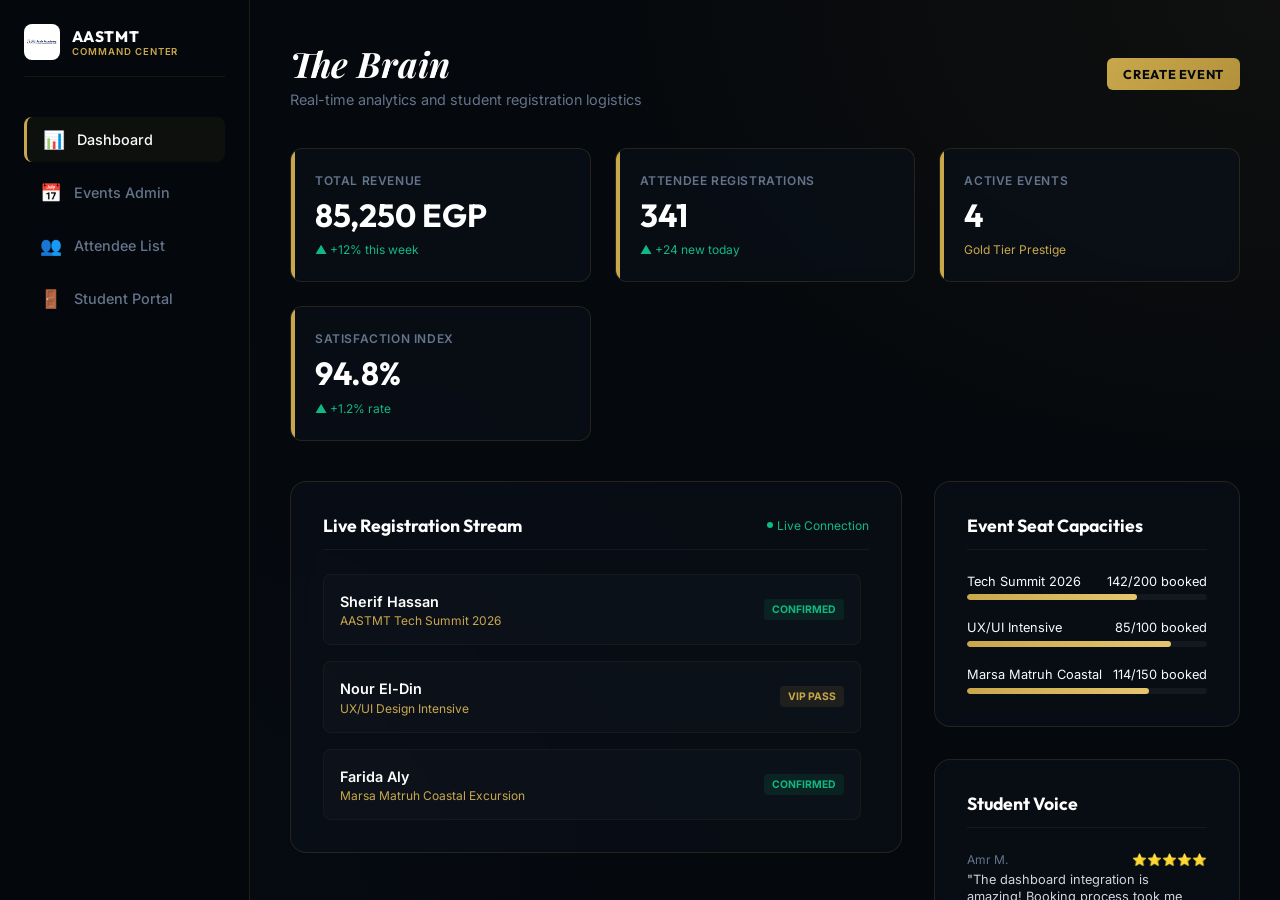
==== admin.html @ 978415c0 "Initial commit: High-Fidelity AASTMT Portal Static Demo" ====
<!DOCTYPE html>
<html lang="en">
<head>
    <meta charset="UTF-8">
    <meta name="viewport" content="width=device-width, initial-scale=1.0">
    <title>AASTMT Command Center - Admin Demo</title>
    <!-- Google Fonts -->
    <link href="https://fonts.googleapis.com/css2?family=Inter:wght@300;400;500;600;700&family=Outfit:wght@400;600;700;800&family=Playfair+Display:ital,wght@0,600;0,700;1,400&display=swap" rel="stylesheet">
    <style>
        :root {
            --bg-deep: #05080c;
            --bg-card: rgba(10, 17, 28, 0.6);
            --border-glass: rgba(201, 168, 76, 0.15);
            --gold: #C9A84C;
            --gold-hover: #e5c56e;
            --text-light: #f8fafc;
            --text-muted: #64748b;
            --font-ui: 'Inter', sans-serif;
            --font-accent: 'Outfit', sans-serif;
            --font-serif: 'Playfair Display', serif;
        }

        * {
            box-sizing: border-box;
            margin: 0;
            padding: 0;
        }

        body {
            font-family: var(--font-ui);
            background-color: var(--bg-deep);
            background-image: 
                radial-gradient(at 100% 0%, rgba(201, 168, 76, 0.05) 0px, transparent 40%),
                radial-gradient(at 0% 100%, rgba(10, 25, 47, 0.2) 0px, transparent 50%);
            color: var(--text-light);
            min-height: 100vh;
            display: flex;
        }

        /* Sidebar Navigation */
        .sidebar {
            width: 250px;
            background: rgba(5, 8, 12, 0.95);
            backdrop-filter: blur(10px);
            border-right: 1px solid var(--border-glass);
            display: flex;
            flex-direction: column;
            padding: 1.5rem;
            position: sticky;
            top: 0;
            height: 100vh;
        }

        .brand {
            display: flex;
            align-items: center;
            gap: 0.75rem;
            margin-bottom: 2.5rem;
            padding-bottom: 1rem;
            border-bottom: 1px solid rgba(201, 168, 76, 0.1);
        }

        .logo-box {
            width: 36px;
            height: 36px;
            background: #ffffff;
            border-radius: 8px;
            display: flex;
            align-items: center;
            justify-content: center;
            padding: 3px;
        }

        .logo-box img {
            width: 100%;
            height: 100%;
            object-fit: contain;
        }

        .brand-text h1 {
            font-family: var(--font-accent);
            font-size: 0.95rem;
            font-weight: 800;
            letter-spacing: 0.05em;
            color: #fff;
        }

        .brand-text p {
            font-size: 0.6rem;
            color: var(--gold);
            text-transform: uppercase;
            letter-spacing: 0.1em;
            font-weight: 600;
        }

        .menu-list {
            list-style: none;
            display: flex;
            flex-direction: column;
            gap: 0.5rem;
        }

        .menu-item {
            display: flex;
            align-items: center;
            gap: 0.75rem;
            color: var(--text-muted);
            padding: 0.75rem 1rem;
            border-radius: 8px;
            cursor: pointer;
            font-size: 0.9rem;
            font-weight: 500;
            transition: all 0.3s ease;
        }

        .menu-item:hover, .menu-item.active {
            color: var(--text-light);
            background: rgba(201, 168, 76, 0.05);
            border-left: 3px solid var(--gold);
        }

        .menu-icon {
            font-size: 1.1rem;
        }

        /* Main Content Panel */
        .main-panel {
            flex: 1;
            padding: 2.5rem;
            overflow-y: auto;
            max-height: 100vh;
        }

        .dashboard-header {
            display: flex;
            justify-content: space-between;
            align-items: center;
            margin-bottom: 2.5rem;
        }

        .dashboard-title h2 {
            font-family: var(--font-serif);
            font-size: 2.2rem;
            font-weight: 700;
            font-style: italic;
            color: #fff;
        }

        .dashboard-title p {
            color: var(--text-muted);
            font-size: 0.9rem;
            margin-top: 0.25rem;
        }

        /* Stat Cards Grid */
        .stat-grid {
            display: grid;
            grid-template-columns: repeat(auto-fit, minmax(220px, 1fr));
            gap: 1.5rem;
            margin-bottom: 2.5rem;
        }

        .stat-card {
            background: var(--bg-card);
            border: 1px solid var(--border-glass);
            border-radius: 12px;
            padding: 1.5rem;
            position: relative;
            backdrop-filter: blur(8px);
            overflow: hidden;
            display: flex;
            flex-direction: column;
        }

        .stat-card::before {
            content: '';
            position: absolute;
            top: 0; left: 0; width: 4px; height: 100%;
            background: var(--gold);
        }

        .stat-label {
            font-size: 0.75rem;
            font-weight: 600;
            color: var(--text-muted);
            text-transform: uppercase;
            letter-spacing: 0.05em;
            margin-bottom: 0.5rem;
        }

        .stat-value {
            font-family: var(--font-accent);
            font-size: 2rem;
            font-weight: 700;
            color: #fff;
            line-height: 1.2;
        }

        .stat-trend {
            font-size: 0.75rem;
            color: #10b981;
            margin-top: 0.5rem;
            display: flex;
            align-items: center;
            gap: 0.25rem;
        }

        /* Content Sections Grid */
        .section-grid {
            display: grid;
            grid-template-columns: 2fr 1fr;
            gap: 2rem;
            align-items: start;
        }

        /* Common Dashboard Box */
        .dash-box {
            background: var(--bg-card);
            border: 1px solid var(--border-glass);
            border-radius: 16px;
            padding: 2rem;
            backdrop-filter: blur(10px);
            margin-bottom: 2rem;
        }

        .box-header {
            display: flex;
            justify-content: space-between;
            align-items: center;
            margin-bottom: 1.5rem;
            border-bottom: 1px solid rgba(255,255,255,0.05);
            padding-bottom: 0.75rem;
        }

        .box-title {
            font-family: var(--font-accent);
            font-size: 1.1rem;
            font-weight: 700;
            color: #fff;
        }

        /* Dynamic Registration Feed */
        .feed-container {
            display: flex;
            flex-direction: column;
            gap: 1rem;
            max-height: 380px;
            overflow-y: auto;
            padding-right: 0.5rem;
        }

        .feed-item {
            background: rgba(255,255,255,0.02);
            border: 1px solid rgba(201,168,76,0.05);
            border-radius: 8px;
            padding: 1rem;
            display: flex;
            justify-content: space-between;
            align-items: center;
            animation: slideIn 0.4s ease forwards;
        }

        @keyframes slideIn {
            from { opacity: 0; transform: translateY(-10px); }
            to { opacity: 1; transform: translateY(0); }
        }

        .feed-info {
            text-align: left;
        }

        .feed-name {
            font-weight: 600;
            font-size: 0.9rem;
            color: #fff;
        }

        .feed-event {
            font-size: 0.75rem;
            color: var(--gold);
            margin-top: 0.15rem;
        }

        .feed-badge {
            font-size: 0.65rem;
            font-weight: 700;
            padding: 0.25rem 0.5rem;
            border-radius: 4px;
            text-transform: uppercase;
        }

        .badge-confirmed { background: rgba(16,185,129,0.1); color: #10b981; }
        .badge-vip { background: rgba(201,168,76,0.1); color: var(--gold); }

        /* Progress List (Capacity Tracking) */
        .capacity-list {
            display: flex;
            flex-direction: column;
            gap: 1.25rem;
        }

        .capacity-item {
            text-align: left;
        }

        .capacity-meta {
            display: flex;
            justify-content: space-between;
            font-size: 0.8rem;
            margin-bottom: 0.35rem;
        }

        .progress-bar-wrap {
            width: 100%;
            height: 6px;
            background: rgba(255,255,255,0.05);
            border-radius: 10px;
            overflow: hidden;
        }

        .progress-bar-fill {
            height: 100%;
            background: linear-gradient(90deg, var(--gold) 0%, #e5c56e 100%);
            border-radius: 10px;
            transition: width 0.8s cubic-bezier(0.4, 0, 0.2, 1);
        }

        /* Feedback Feed */
        .feedback-item {
            border-bottom: 1px solid rgba(255,255,255,0.03);
            padding-bottom: 1rem;
            margin-bottom: 1rem;
            text-align: left;
        }

        .feedback-item:last-child {
            border-bottom: none;
            padding-bottom: 0;
            margin-bottom: 0;
        }

        .feedback-meta {
            display: flex;
            justify-content: space-between;
            font-size: 0.75rem;
            color: var(--text-muted);
            margin-bottom: 0.25rem;
        }

        .feedback-text {
            font-size: 0.8rem;
            color: #d1d5db;
            line-height: 1.4;
        }

        .btn {
            background: linear-gradient(135deg, var(--gold) 0%, #b2913b 100%);
            border: none;
            color: var(--bg-deep);
            font-family: var(--font-accent);
            font-size: 0.8rem;
            font-weight: 700;
            text-transform: uppercase;
            letter-spacing: 0.05em;
            padding: 0.5rem 1rem;
            border-radius: 6px;
            cursor: pointer;
            transition: all 0.3s ease;
        }

        .btn:hover {
            background: linear-gradient(135deg, var(--gold-hover) 0%, var(--gold) 100%);
            transform: translateY(-1px);
        }

        /* Modal styling */
        .modal {
            display: none;
            position: fixed;
            top: 0; left: 0; width: 100%; height: 100%;
            background: rgba(6, 11, 19, 0.85);
            backdrop-filter: blur(8px);
            z-index: 1000;
            align-items: center;
            justify-content: center;
        }

        .modal.active { display: flex; }

        .modal-content {
            background: #0a111c;
            border: 1px solid var(--border-glass);
            border-radius: 16px;
            padding: 2rem;
            width: 100%;
            max-width: 500px;
            box-shadow: 0 20px 40px rgba(0,0,0,0.6);
        }

        .input-group {
            margin-bottom: 1.25rem;
            text-align: left;
        }

        .input-label {
            font-size: 0.75rem;
            font-weight: 600;
            color: var(--gold);
            text-transform: uppercase;
            margin-bottom: 0.35rem;
            display: block;
        }

        .input-field {
            width: 100%;
            background: rgba(6, 11, 19, 0.6);
            border: 1px solid var(--border-glass);
            border-radius: 6px;
            padding: 0.6rem 0.85rem;
            color: #ffffff;
            font-family: var(--font-ui);
            font-size: 0.9rem;
            outline: none;
        }
    </style>
</head>
<body>

    <!-- Sidebar -->
    <div class="sidebar">
        <div class="brand">
            <div class="logo-box">
                <img src="assets/images/logo.png" alt="AASTMT" onerror="this.src='https://i.imgur.com/kS9lS1f.png'">
            </div>
            <div class="brand-text">
                <h1>AASTMT</h1>
                <p>Command Center</p>
            </div>
        </div>
        <ul class="menu-list">
            <li class="menu-item active">
                <span class="menu-icon">📊</span>
                <span>Dashboard</span>
            </li>
            <li class="menu-item">
                <span class="menu-icon">📅</span>
                <span>Events Admin</span>
            </li>
            <li class="menu-item">
                <span class="menu-icon">👥</span>
                <span>Attendee List</span>
            </li>
            <li class="menu-item" onclick="window.location.href='index.html'">
                <span class="menu-icon">🚪</span>
                <span>Student Portal</span>
            </li>
        </ul>
    </div>

    <!-- Main Panel -->
    <div class="main-panel">
        
        <div class="dashboard-header">
            <div class="dashboard-title">
                <h2>The Brain</h2>
                <p>Real-time analytics and student registration logistics</p>
            </div>
            <button class="btn" onclick="openCreateModal()">Create Event</button>
        </div>

        <!-- Stat Grid -->
        <div class="stat-grid">
            <div class="stat-card">
                <span class="stat-label">Total Revenue</span>
                <span class="stat-value" id="revenueVal">85,250 EGP</span>
                <span class="stat-trend">▲ +12% this week</span>
            </div>
            <div class="stat-card">
                <span class="stat-label">Attendee Registrations</span>
                <span class="stat-value" id="registrationsVal">341</span>
                <span class="stat-trend">▲ +24 new today</span>
            </div>
            <div class="stat-card">
                <span class="stat-label">Active Events</span>
                <span class="stat-value" id="activeEventsVal">4</span>
                <span class="stat-trend" style="color: var(--gold);">Gold Tier Prestige</span>
            </div>
            <div class="stat-card">
                <span class="stat-label">Satisfaction Index</span>
                <span class="stat-value">94.8%</span>
                <span class="stat-trend">▲ +1.2% rate</span>
            </div>
        </div>

        <!-- Section Grid -->
        <div class="section-grid">
            
            <!-- Left Side: Live Activity Stream -->
            <div class="dash-box">
                <div class="box-header">
                    <span class="box-title">Live Registration Stream</span>
                    <span style="font-size: 0.75rem; color: #10b981; display:flex; align-items:center; gap:0.25rem;">
                        <span style="width:6px; height:6px; background:#10b981; border-radius:50%; display:inline-block; animation: pulse 1.5s infinite;"></span>
                        Live Connection
                    </span>
                </div>
                
                <!-- Registration Logs Ticker container -->
                <div class="feed-container" id="feedContainer">
                    <!-- Log Item 1 -->
                    <div class="feed-item">
                        <div class="feed-info">
                            <span class="feed-name">Sherif Hassan</span>
                            <div class="feed-event">AASTMT Tech Summit 2026</div>
                        </div>
                        <span class="feed-badge badge-confirmed">Confirmed</span>
                    </div>
                    <!-- Log Item 2 -->
                    <div class="feed-item">
                        <div class="feed-info">
                            <span class="feed-name">Nour El-Din</span>
                            <div class="feed-event">UX/UI Design Intensive</div>
                        </div>
                        <span class="feed-badge badge-vip">VIP Pass</span>
                    </div>
                    <!-- Log Item 3 -->
                    <div class="feed-item">
                        <div class="feed-info">
                            <span class="feed-name">Farida Aly</span>
                            <div class="feed-event">Marsa Matruh Coastal Excursion</div>
                        </div>
                        <span class="feed-badge badge-confirmed">Confirmed</span>
                    </div>
                </div>
            </div>

            <!-- Right Side: Logistic Metrics -->
            <div>
                <!-- Capacity tracker box -->
                <div class="dash-box">
                    <div class="box-header">
                        <span class="box-title">Event Seat Capacities</span>
                    </div>
                    <div class="capacity-list" id="capacityList">
                        <div class="capacity-item" data-event="Tech Summit">
                            <div class="capacity-meta">
                                <span>Tech Summit 2026</span>
                                <span>142/200 booked</span>
                            </div>
                            <div class="progress-bar-wrap">
                                <div class="progress-bar-fill" style="width: 71%;"></div>
                            </div>
                        </div>
                        <div class="capacity-item" data-event="UX Workshop">
                            <div class="capacity-meta">
                                <span>UX/UI Intensive</span>
                                <span>85/100 booked</span>
                            </div>
                            <div class="progress-bar-wrap">
                                <div class="progress-bar-fill" style="width: 85%;"></div>
                            </div>
                        </div>
                        <div class="capacity-item" data-event="Matruh Excursion">
                            <div class="capacity-meta">
                                <span>Marsa Matruh Coastal</span>
                                <span>114/150 booked</span>
                            </div>
                            <div class="progress-bar-wrap">
                                <div class="progress-bar-fill" style="width: 76%;"></div>
                            </div>
                        </div>
                    </div>
                </div>

                <!-- Feedback Ticker -->
                <div class="dash-box">
                    <div class="box-header">
                        <span class="box-title">Student Voice</span>
                    </div>
                    <div id="feedbackContainer">
                        <div class="feedback-item">
                            <div class="feedback-meta">
                                <span>Amr M.</span>
                                <span>⭐⭐⭐⭐⭐</span>
                            </div>
                            <p class="feedback-text">"The dashboard integration is amazing! Booking process took me less than 2 minutes."</p>
                        </div>
                        <div class="feedback-item">
                            <div class="feedback-meta">
                                <span>Lina A.</span>
                                <span>⭐⭐⭐⭐⭐</span>
                            </div>
                            <p class="feedback-text">"Avatar editor is so cool, worked perfectly with my custom image zoom settings!"</p>
                        </div>
                    </div>
                </div>

            </div>

        </div>

    </div>

    <!-- Event Creator Modal -->
    <div class="modal" id="createModal">
        <div class="modal-content">
            <h3 style="margin-bottom: 1.5rem; color:#fff; font-family:var(--font-accent);">Create New Event</h3>
            
            <div class="input-group">
                <label class="input-label">Event Title</label>
                <input type="text" class="input-field" id="eventTitle" placeholder="AASTMT Startup Pitch 2026">
            </div>
            
            <div class="input-group">
                <label class="input-label">Category</label>
                <select class="input-field" id="eventCategory">
                    <option value="summit">Summit</option>
                    <option value="workshop">Workshop</option>
                    <option value="excursion">Excursion</option>
                </select>
            </div>

            <div style="display:flex; gap:1rem;">
                <div class="input-group" style="flex:1;">
                    <label class="input-label">Base Ticket Price (EGP)</label>
                    <input type="number" class="input-field" id="eventPrice" placeholder="200">
                </div>
                <div class="input-group" style="flex:1;">
                    <label class="input-label">Capacity Limit</label>
                    <input type="number" class="input-field" id="eventCapacity" placeholder="100">
                </div>
            </div>

            <div style="display:flex; gap:1rem; justify-content:flex-end; margin-top:1.5rem;">
                <button class="btn" style="background:rgba(255,255,255,0.05); color:#fff; border:1px solid var(--border-glass);" onclick="closeCreateModal()">Cancel</button>
                <button class="btn" onclick="saveEventMock()">Create Event</button>
            </div>
        </div>
    </div>

    <!-- Core Interactive Simulated Engine -->
    <script>
        // Core Metric Variables
        let totalRevenue = 85250;
        let totalRegistrations = 341;
        let activeEventsCount = 4;

        // Open/Close Modal functions
        function openCreateModal() {
            document.getElementById('createModal').classList.add('active');
        }

        function closeCreateModal() {
            document.getElementById('createModal').classList.remove('active');
        }

        // Event Modal Save Handler
        function saveEventMock() {
            const title = document.getElementById('eventTitle').value;
            const price = parseInt(document.getElementById('eventPrice').value) || 200;
            const capacity = parseInt(document.getElementById('eventCapacity').value) || 100;
            
            if (!title) {
                alert('Please enter an event title.');
                return;
            }

            // Increment metrics
            activeEventsCount++;
            document.getElementById('activeEventsVal').innerText = activeEventsCount;

            // Dynamically append new Event to capacity tracker list
            const capList = document.getElementById('capacityList');
            const item = document.createElement('div');
            item.className = 'capacity-item';
            item.innerHTML = `
                <div class="capacity-meta">
                    <span>${title}</span>
                    <span>0/${capacity} booked</span>
                </div>
                <div class="progress-bar-wrap">
                    <div class="progress-bar-fill" style="width: 0%;"></div>
                </div>
            `;
            capList.appendChild(item);

            closeCreateModal();
            alert(`"${title}" has been successfully added to the active event ledger!`);
        }

        // Live Simulated Ticker Logs Stream (Interval updates)
        const mockFirstNames = ["Kareem", "Yasmine", "Omar", "Hoda", "Tarek", "Sara", "Mahmoud", "Dina", "Mustafa", "May"];
        const mockLastNames = ["Shaker", "Ezzat", "Rashed", "Salama", "Mansour", "Gomaa", "Hassan", "El-Demerdash"];
        const mockEvents = ["AASTMT Tech Summit 2026", "UX/UI Design Intensive", "Marsa Matruh Coastal Excursion"];

        setInterval(() => {
            const firstName = mockFirstNames[Math.floor(Math.random() * mockFirstNames.length)];
            const lastName = mockLastNames[Math.floor(Math.random() * mockLastNames.length)];
            const event = mockEvents[Math.floor(Math.random() * mockEvents.length)];
            
            const isVip = Math.random() > 0.7;
            const ticketPrice = event.includes("Matruh") ? 450 : (event.includes("Summit") ? 250 : 150);
            const finalPrice = isVip ? ticketPrice + 200 : ticketPrice;

            // 1. Update Metrics
            totalRegistrations++;
            totalRevenue += finalPrice;

            document.getElementById('registrationsVal').innerText = totalRegistrations;
            document.getElementById('revenueVal').innerText = totalRevenue.toLocaleString() + ' EGP';

            // 2. Append new feed card
            const feed = document.getElementById('feedContainer');
            const logCard = document.createElement('div');
            logCard.className = 'feed-item';
            logCard.innerHTML = `
                <div class="feed-info">
                    <span class="feed-name">${firstName} ${lastName}</span>
                    <div class="feed-event">${event}</div>
                </div>
                <span class="feed-badge ${isVip ? 'badge-vip' : 'badge-confirmed'}">${isVip ? 'VIP Pass' : 'Confirmed'}</span>
            `;
            
            // Insert at top of list
            feed.insertBefore(logCard, feed.firstChild);

            // Limit list length
            if (feed.children.length > 5) {
                feed.removeChild(feed.lastChild);
            }

            // 3. Dynamically increment progress bar fills for visual aesthetic
            if (event.includes("Summit")) {
                updateProgress("Tech Summit", 200);
            } else if (event.includes("UX")) {
                updateProgress("UX Workshop", 100);
            } else if (event.includes("Matruh")) {
                updateProgress("Matruh Excursion", 150);
            }

        }, 4000); // Trigger a new simulated registration every 4 seconds

        // Helper to update progress lists
        function updateProgress(eventNameKey, capacityLimit) {
            const items = document.querySelectorAll('.capacity-item');
            items.forEach(item => {
                if (item.getAttribute('data-event') === eventNameKey) {
                    const textSpan = item.querySelector('.capacity-meta span:last-child');
                    const fillBar = item.querySelector('.progress-bar-fill');
                    
                    const text = textSpan.innerText;
                    const booked = parseInt(text.split('/')[0]) + 1;
                    
                    textSpan.innerText = `${booked}/${capacityLimit} booked`;
                    
                    const percentage = (booked / capacityLimit) * 100;
                    fillBar.style.width = percentage + '%';
                }
            });
        }
    </script>
</body>
</html>
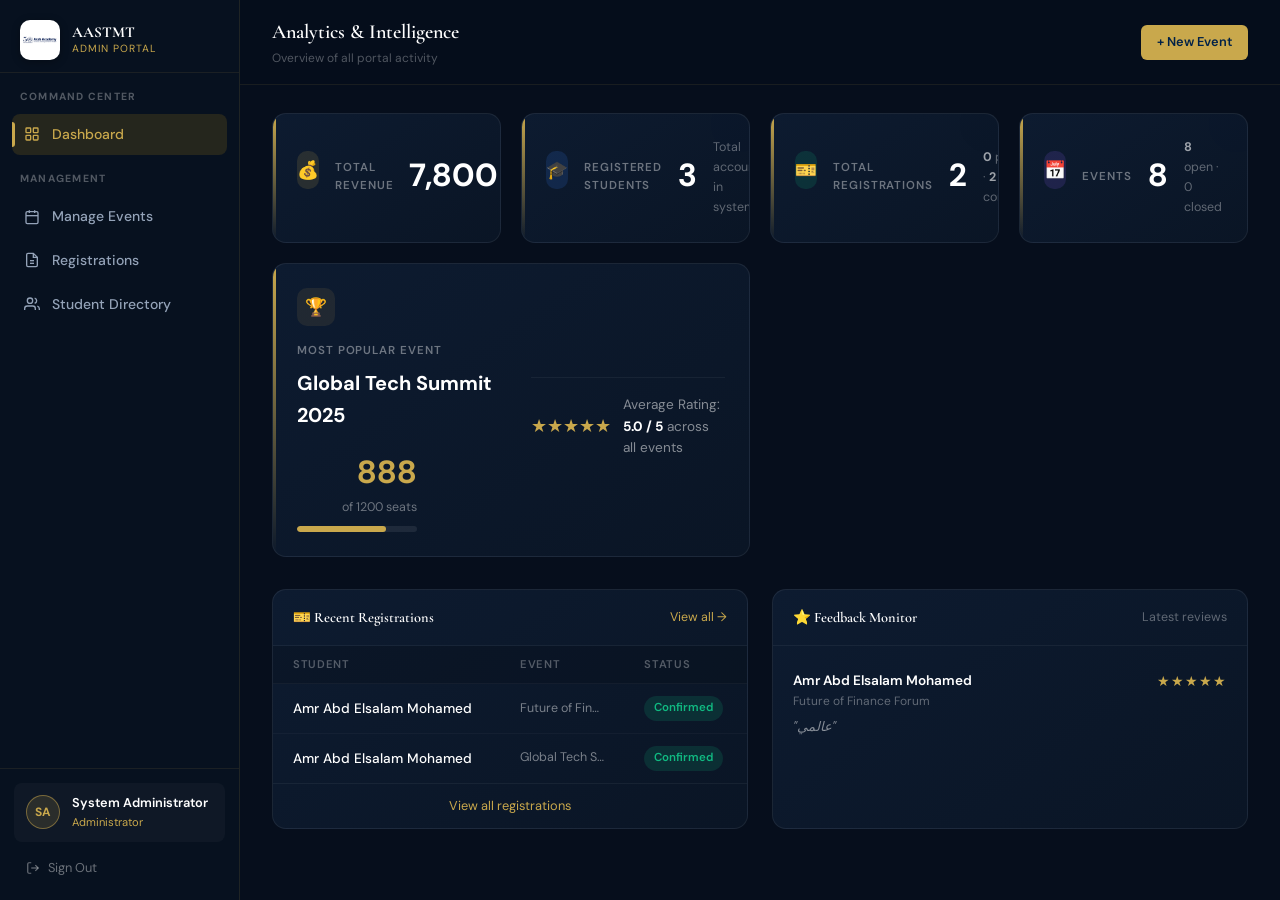
==== commit 017783fb: "Reverted static demo UI to original luxury academic design" ====
--- a/admin.html
+++ b/admin.html
@@ -3,761 +3,384 @@
 <head>
     <meta charset="UTF-8">
     <meta name="viewport" content="width=device-width, initial-scale=1.0">
-    <title>AASTMT Command Center - Admin Demo</title>
-    <!-- Google Fonts -->
-    <link href="https://fonts.googleapis.com/css2?family=Inter:wght@300;400;500;600;700&family=Outfit:wght@400;600;700;800&family=Playfair+Display:ital,wght@0,600;0,700;1,400&display=swap" rel="stylesheet">
+    <title>Dashboard | Admin Portal</title>
+    <link href="https://fonts.googleapis.com/css2?family=Inter:wght@400;500;600;700&family=Playfair+Display:wght@600;700&display=swap" rel="stylesheet">
+    <link rel="stylesheet" href="assets/style.css">
     <style>
-        :root {
-            --bg-deep: #05080c;
-            --bg-card: rgba(10, 17, 28, 0.6);
-            --border-glass: rgba(201, 168, 76, 0.15);
-            --gold: #C9A84C;
-            --gold-hover: #e5c56e;
-            --text-light: #f8fafc;
-            --text-muted: #64748b;
-            --font-ui: 'Inter', sans-serif;
-            --font-accent: 'Outfit', sans-serif;
-            --font-serif: 'Playfair Display', serif;
-        }
-
-        * {
-            box-sizing: border-box;
-            margin: 0;
-            padding: 0;
-        }
-
-        body {
-            font-family: var(--font-ui);
-            background-color: var(--bg-deep);
-            background-image: 
-                radial-gradient(at 100% 0%, rgba(201, 168, 76, 0.05) 0px, transparent 40%),
-                radial-gradient(at 0% 100%, rgba(10, 25, 47, 0.2) 0px, transparent 50%);
-            color: var(--text-light);
-            min-height: 100vh;
-            display: flex;
-        }
-
-        /* Sidebar Navigation */
-        .sidebar {
-            width: 250px;
-            background: rgba(5, 8, 12, 0.95);
-            backdrop-filter: blur(10px);
-            border-right: 1px solid var(--border-glass);
-            display: flex;
-            flex-direction: column;
-            padding: 1.5rem;
-            position: sticky;
-            top: 0;
-            height: 100vh;
-        }
-
-        .brand {
+        body { background-color: #060e1c; }
+
+        .admin-topbar {
             display: flex;
             align-items: center;
-            gap: 0.75rem;
-            margin-bottom: 2.5rem;
-            padding-bottom: 1rem;
-            border-bottom: 1px solid rgba(201, 168, 76, 0.1);
-        }
-
-        .logo-box {
-            width: 36px;
-            height: 36px;
-            background: #ffffff;
-            border-radius: 8px;
-            display: flex;
-            align-items: center;
-            justify-content: center;
-            padding: 3px;
-        }
-
-        .logo-box img {
-            width: 100%;
-            height: 100%;
-            object-fit: contain;
-        }
-
-        .brand-text h1 {
-            font-family: var(--font-accent);
-            font-size: 0.95rem;
-            font-weight: 800;
-            letter-spacing: 0.05em;
+            justify-content: space-between;
+            padding: 1rem 2rem;
+            border-bottom: 1px solid rgba(201,168,76,0.1);
+            background: rgba(6,14,28,0.9);
+            backdrop-filter: blur(10px);
+            position: sticky; top: 0; z-index: 100;
+        }
+        .admin-topbar h2 {
+            font-size: 1.25rem;
+            font-weight: 600;
             color: #fff;
         }
-
-        .brand-text p {
-            font-size: 0.6rem;
-            color: var(--gold);
-            text-transform: uppercase;
-            letter-spacing: 0.1em;
-            font-weight: 600;
-        }
-
-        .menu-list {
-            list-style: none;
-            display: flex;
-            flex-direction: column;
-            gap: 0.5rem;
-        }
-
-        .menu-item {
-            display: flex;
-            align-items: center;
-            gap: 0.75rem;
-            color: var(--text-muted);
-            padding: 0.75rem 1rem;
-            border-radius: 8px;
-            cursor: pointer;
-            font-size: 0.9rem;
-            font-weight: 500;
-            transition: all 0.3s ease;
-        }
-
-        .menu-item:hover, .menu-item.active {
-            color: var(--text-light);
-            background: rgba(201, 168, 76, 0.05);
-            border-left: 3px solid var(--gold);
-        }
-
-        .menu-icon {
-            font-size: 1.1rem;
-        }
-
-        /* Main Content Panel */
-        .main-panel {
-            flex: 1;
-            padding: 2.5rem;
-            overflow-y: auto;
-            max-height: 100vh;
-        }
-
-        .dashboard-header {
-            display: flex;
-            justify-content: space-between;
-            align-items: center;
-            margin-bottom: 2.5rem;
-        }
-
-        .dashboard-title h2 {
-            font-family: var(--font-serif);
-            font-size: 2.2rem;
-            font-weight: 700;
-            font-style: italic;
-            color: #fff;
-        }
-
-        .dashboard-title p {
-            color: var(--text-muted);
-            font-size: 0.9rem;
-            margin-top: 0.25rem;
-        }
-
-        /* Stat Cards Grid */
+        .topbar-actions { display: flex; gap: 0.75rem; align-items: center; }
+
         .stat-grid {
             display: grid;
-            grid-template-columns: repeat(auto-fit, minmax(220px, 1fr));
-            gap: 1.5rem;
-            margin-bottom: 2.5rem;
-        }
-
+            grid-template-columns: repeat(auto-fit, minmax(200px, 1fr));
+            gap: 1.25rem;
+            margin-bottom: 2rem;
+        }
         .stat-card {
-            background: var(--bg-card);
-            border: 1px solid var(--border-glass);
-            border-radius: 12px;
+            background: linear-gradient(145deg, #0d1b30, #0a1525);
+            border: 1px solid rgba(255,255,255,0.07);
+            border-radius: 14px;
             padding: 1.5rem;
             position: relative;
-            backdrop-filter: blur(8px);
             overflow: hidden;
-            display: flex;
-            flex-direction: column;
-        }
-
+            transition: transform 0.2s, box-shadow 0.2s;
+        }
+        .stat-card:hover {
+            transform: translateY(-3px);
+            box-shadow: 0 8px 30px rgba(0,0,0,0.4);
+        }
         .stat-card::before {
             content: '';
             position: absolute;
-            top: 0; left: 0; width: 4px; height: 100%;
-            background: var(--gold);
-        }
-
+            left: 0; top: 0; bottom: 0;
+            width: 3px;
+            background: linear-gradient(180deg, var(--aastmt-gold), transparent);
+            border-radius: 14px 0 0 14px;
+        }
+        .stat-card::after {
+            content: '';
+            position: absolute;
+            top: -40px; right: -40px;
+            width: 100px; height: 100px;
+            border-radius: 50%;
+            background: var(--glow-color, rgba(201,168,76,0.05));
+            filter: blur(30px);
+            pointer-events: none;
+        }
+        .stat-card.glow-green::after { --glow-color: rgba(16,185,129,0.08); }
+        .stat-card.glow-blue::after  { --glow-color: rgba(59,130,246,0.08); }
+        .stat-card.glow-purple::after{ --glow-color: rgba(139,92,246,0.08); }
+
+        .stat-icon {
+            width: 38px; height: 38px;
+            border-radius: 10px;
+            display: flex; align-items: center; justify-content: center;
+            font-size: 1.1rem;
+            margin-bottom: 1rem;
+        }
         .stat-label {
-            font-size: 0.75rem;
-            font-weight: 600;
-            color: var(--text-muted);
+            font-size: 0.72rem;
+            font-weight: 600;
             text-transform: uppercase;
-            letter-spacing: 0.05em;
-            margin-bottom: 0.5rem;
-        }
-
+            letter-spacing: 0.08em;
+            color: rgba(255,255,255,0.4);
+            margin-bottom: 0.4rem;
+        }
         .stat-value {
-            font-family: var(--font-accent);
             font-size: 2rem;
             font-weight: 700;
             color: #fff;
-            line-height: 1.2;
-        }
-
-        .stat-trend {
-            font-size: 0.75rem;
-            color: #10b981;
-            margin-top: 0.5rem;
+            line-height: 1;
+            margin-bottom: 0.4rem;
+        }
+        .stat-sub {
+            font-size: 0.78rem;
+            color: rgba(255,255,255,0.35);
+        }
+        .stat-sub strong { color: rgba(255,255,255,0.6); }
+
+        .content-grid {
+            display: grid;
+            grid-template-columns: 1fr 1fr;
+            gap: 1.5rem;
+        }
+        @media (max-width: 900px) { .content-grid { grid-template-columns: 1fr; } }
+
+        .panel {
+            background: linear-gradient(145deg, #0d1b30, #0a1525);
+            border: 1px solid rgba(255,255,255,0.07);
+            border-radius: 14px;
+            overflow: hidden;
+        }
+        .panel-header {
             display: flex;
             align-items: center;
-            gap: 0.25rem;
-        }
-
-        /* Content Sections Grid */
-        .section-grid {
-            display: grid;
-            grid-template-columns: 2fr 1fr;
-            gap: 2rem;
-            align-items: start;
-        }
-
-        /* Common Dashboard Box */
-        .dash-box {
-            background: var(--bg-card);
-            border: 1px solid var(--border-glass);
-            border-radius: 16px;
-            padding: 2rem;
-            backdrop-filter: blur(10px);
-            margin-bottom: 2rem;
-        }
-
-        .box-header {
+            justify-content: space-between;
+            padding: 1rem 1.25rem;
+            border-bottom: 1px solid rgba(255,255,255,0.05);
+        }
+        .panel-header h3 {
+            font-size: 0.9rem;
+            font-weight: 600;
+            color: #fff;
             display: flex;
-            justify-content: space-between;
             align-items: center;
-            margin-bottom: 1.5rem;
-            border-bottom: 1px solid rgba(255,255,255,0.05);
-            padding-bottom: 0.75rem;
-        }
-
-        .box-title {
-            font-family: var(--font-accent);
-            font-size: 1.1rem;
-            font-weight: 700;
-            color: #fff;
-        }
-
-        /* Dynamic Registration Feed */
-        .feed-container {
-            display: flex;
-            flex-direction: column;
-            gap: 1rem;
-            max-height: 380px;
-            overflow-y: auto;
-            padding-right: 0.5rem;
-        }
-
-        .feed-item {
-            background: rgba(255,255,255,0.02);
-            border: 1px solid rgba(201,168,76,0.05);
-            border-radius: 8px;
-            padding: 1rem;
-            display: flex;
-            justify-content: space-between;
-            align-items: center;
-            animation: slideIn 0.4s ease forwards;
-        }
-
-        @keyframes slideIn {
-            from { opacity: 0; transform: translateY(-10px); }
-            to { opacity: 1; transform: translateY(0); }
-        }
-
-        .feed-info {
+            gap: 0.5rem;
+        }
+        .panel-body { padding: 0; }
+
+        .mini-table { width: 100%; border-collapse: collapse; }
+        .mini-table th {
+            font-size: 0.7rem;
+            font-weight: 600;
+            text-transform: uppercase;
+            letter-spacing: 0.06em;
+            color: rgba(255,255,255,0.3);
+            padding: 0.6rem 1.25rem;
             text-align: left;
-        }
-
-        .feed-name {
-            font-weight: 600;
-            font-size: 0.9rem;
-            color: #fff;
-        }
-
-        .feed-event {
-            font-size: 0.75rem;
-            color: var(--gold);
-            margin-top: 0.15rem;
-        }
-
-        .feed-badge {
-            font-size: 0.65rem;
-            font-weight: 700;
-            padding: 0.25rem 0.5rem;
-            border-radius: 4px;
-            text-transform: uppercase;
-        }
-
-        .badge-confirmed { background: rgba(16,185,129,0.1); color: #10b981; }
-        .badge-vip { background: rgba(201,168,76,0.1); color: var(--gold); }
-
-        /* Progress List (Capacity Tracking) */
-        .capacity-list {
-            display: flex;
-            flex-direction: column;
-            gap: 1.25rem;
-        }
-
-        .capacity-item {
-            text-align: left;
-        }
-
-        .capacity-meta {
-            display: flex;
-            justify-content: space-between;
-            font-size: 0.8rem;
-            margin-bottom: 0.35rem;
-        }
-
-        .progress-bar-wrap {
-            width: 100%;
-            height: 6px;
-            background: rgba(255,255,255,0.05);
-            border-radius: 10px;
-            overflow: hidden;
-        }
-
-        .progress-bar-fill {
-            height: 100%;
-            background: linear-gradient(90deg, var(--gold) 0%, #e5c56e 100%);
-            border-radius: 10px;
-            transition: width 0.8s cubic-bezier(0.4, 0, 0.2, 1);
-        }
-
-        /* Feedback Feed */
+            background: rgba(0,0,0,0.15);
+            border-bottom: 1px solid rgba(255,255,255,0.04);
+        }
+        .mini-table td {
+            padding: 0.75rem 1.25rem;
+            font-size: 0.85rem;
+            border-bottom: 1px solid rgba(255,255,255,0.03);
+            color: rgba(255,255,255,0.75);
+        }
+        .mini-table tr:last-child td { border-bottom: none; }
+
+        .badge {
+            display: inline-flex; align-items: center; gap: 0.3rem;
+            padding: 0.2rem 0.6rem;
+            border-radius: 9999px;
+            font-size: 0.72rem;
+            font-weight: 600;
+        }
+        .badge-confirmed { background: rgba(16,185,129,0.15); color: #10b981; }
+        .badge-pending   { background: rgba(245,158,11,0.15);  color: #f59e0b; }
+        .badge-cancelled { background: rgba(239,68,68,0.15);   color: #ef4444; }
+
+        .feedback-list { padding: 0.75rem 1.25rem; }
         .feedback-item {
-            border-bottom: 1px solid rgba(255,255,255,0.03);
-            padding-bottom: 1rem;
-            margin-bottom: 1rem;
-            text-align: left;
-        }
-
-        .feedback-item:last-child {
-            border-bottom: none;
-            padding-bottom: 0;
-            margin-bottom: 0;
-        }
-
+            padding: 0.75rem 0;
+            border-bottom: 1px solid rgba(255,255,255,0.04);
+        }
+        .feedback-item:last-child { border-bottom: none; }
         .feedback-meta {
             display: flex;
             justify-content: space-between;
-            font-size: 0.75rem;
-            color: var(--text-muted);
-            margin-bottom: 0.25rem;
-        }
-
-        .feedback-text {
+            align-items: flex-start;
+            margin-bottom: 0.3rem;
+        }
+        .feedback-name { font-weight: 600; font-size: 0.85rem; color: #fff; }
+        .feedback-event { font-size: 0.75rem; color: rgba(255,255,255,0.35); }
+        .stars { color: #c9a84c; font-size: 0.9rem; letter-spacing: 1px; }
+        .feedback-text { font-size: 0.82rem; color: rgba(255,255,255,0.5); font-style: italic; margin-top: 0.2rem; }
+
+        .view-all-link {
+            display: block;
+            text-align: center;
+            padding: 0.75rem;
             font-size: 0.8rem;
-            color: #d1d5db;
-            line-height: 1.4;
-        }
-
-        .btn {
-            background: linear-gradient(135deg, var(--gold) 0%, #b2913b 100%);
-            border: none;
-            color: var(--bg-deep);
-            font-family: var(--font-accent);
-            font-size: 0.8rem;
-            font-weight: 700;
-            text-transform: uppercase;
-            letter-spacing: 0.05em;
-            padding: 0.5rem 1rem;
-            border-radius: 6px;
-            cursor: pointer;
-            transition: all 0.3s ease;
-        }
-
-        .btn:hover {
-            background: linear-gradient(135deg, var(--gold-hover) 0%, var(--gold) 100%);
-            transform: translateY(-1px);
-        }
-
-        /* Modal styling */
-        .modal {
-            display: none;
-            position: fixed;
-            top: 0; left: 0; width: 100%; height: 100%;
-            background: rgba(6, 11, 19, 0.85);
-            backdrop-filter: blur(8px);
-            z-index: 1000;
-            align-items: center;
-            justify-content: center;
-        }
-
-        .modal.active { display: flex; }
-
-        .modal-content {
-            background: #0a111c;
-            border: 1px solid var(--border-glass);
-            border-radius: 16px;
-            padding: 2rem;
-            width: 100%;
-            max-width: 500px;
-            box-shadow: 0 20px 40px rgba(0,0,0,0.6);
-        }
-
-        .input-group {
-            margin-bottom: 1.25rem;
-            text-align: left;
-        }
-
-        .input-label {
-            font-size: 0.75rem;
-            font-weight: 600;
-            color: var(--gold);
-            text-transform: uppercase;
-            margin-bottom: 0.35rem;
-            display: block;
-        }
-
-        .input-field {
-            width: 100%;
-            background: rgba(6, 11, 19, 0.6);
-            border: 1px solid var(--border-glass);
-            border-radius: 6px;
-            padding: 0.6rem 0.85rem;
-            color: #ffffff;
-            font-family: var(--font-ui);
-            font-size: 0.9rem;
-            outline: none;
-        }
+            color: var(--aastmt-gold);
+            text-decoration: none;
+            border-top: 1px solid rgba(255,255,255,0.05);
+            transition: background 0.2s;
+        }
+        .view-all-link:hover { background: rgba(201,168,76,0.05); }
     </style>
 </head>
-<body>
-
-    <!-- Sidebar -->
-    <div class="sidebar">
-        <div class="brand">
-            <div class="logo-box">
-                <img src="assets/images/logo.png" alt="AASTMT" onerror="this.src='https://i.imgur.com/kS9lS1f.png'">
-            </div>
-            <div class="brand-text">
-                <h1>AASTMT</h1>
-                <p>Command Center</p>
+<body class="with-sidebar">
+
+    <!-- ORIGINAL ADMIN SIDEBAR HTML -->
+    <button class="hamburger" id="hamburger-btn" onclick="toggleSidebar()" aria-label="Open menu" style="top:1.1rem; left:1rem;">
+        <span></span><span></span><span></span>
+    </button>
+
+    <aside class="sidebar" id="sidebar" style="width:220px; display:flex; flex-direction:column; background:#07111f; border-right:1px solid rgba(201,168,76,0.12);">
+        <div style="padding: 1.25rem 1.25rem 0.75rem; border-bottom: 1px solid rgba(201,168,76,0.1);">
+            <div style="display:flex; align-items:center; gap:0.75rem;">
+                <div style="width:40px; height:40px; border-radius:10px; background:#fff; display:flex; align-items:center; justify-content:center; flex-shrink:0; padding:3px; box-shadow: 0 2px 8px rgba(0,0,0,0.3);">
+                    <img src="assets/images/logo.png" alt="AASTMT" style="width:100%; height:100%; object-fit:contain;">
+                </div>
+                <div>
+                    <div style="font-family: var(--font-heading); font-size:0.95rem; font-weight:700; color:#fff; line-height:1.2;">AASTMT</div>
+                    <div style="font-size:0.65rem; color: var(--aastmt-gold); text-transform:uppercase; letter-spacing:0.1em;">Admin Portal</div>
+                </div>
             </div>
         </div>
-        <ul class="menu-list">
-            <li class="menu-item active">
-                <span class="menu-icon">📊</span>
-                <span>Dashboard</span>
-            </li>
-            <li class="menu-item">
-                <span class="menu-icon">📅</span>
-                <span>Events Admin</span>
-            </li>
-            <li class="menu-item">
-                <span class="menu-icon">👥</span>
-                <span>Attendee List</span>
-            </li>
-            <li class="menu-item" onclick="window.location.href='index.html'">
-                <span class="menu-icon">🚪</span>
-                <span>Student Portal</span>
-            </li>
-        </ul>
-    </div>
-
-    <!-- Main Panel -->
-    <div class="main-panel">
-        
-        <div class="dashboard-header">
-            <div class="dashboard-title">
-                <h2>The Brain</h2>
-                <p>Real-time analytics and student registration logistics</p>
-            </div>
-            <button class="btn" onclick="openCreateModal()">Create Event</button>
+
+        <nav style="flex:1; padding: 1rem 0.75rem; overflow-y:auto;">
+            <p style="font-size:0.65rem; font-weight:700; color:rgba(255,255,255,0.3); text-transform:uppercase; letter-spacing:0.12em; padding: 0 0.5rem; margin-bottom:0.5rem;">Command Center</p>
+            <a href="admin.html" class="nav-item active" style="border-radius:8px; margin-bottom:2px; font-size:0.875rem; padding:0.6rem 0.75rem;">
+                <svg viewBox="0 0 24 24" fill="none" stroke="currentColor" stroke-width="2" style="width:16px; height:16px; flex-shrink:0;">
+                    <rect x="3" y="3" width="7" height="7" rx="1"/><rect x="14" y="3" width="7" height="7" rx="1"/><rect x="3" y="14" width="7" height="7" rx="1"/><rect x="14" y="14" width="7" height="7" rx="1"/>
+                </svg>
+                Dashboard
+            </a>
+
+            <p style="font-size:0.65rem; font-weight:700; color:rgba(255,255,255,0.3); text-transform:uppercase; letter-spacing:0.12em; padding: 0 0.5rem; margin:1rem 0 0.5rem;">Management</p>
+            <a href="#" class="nav-item" style="border-radius:8px; margin-bottom:2px; font-size:0.875rem; padding:0.6rem 0.75rem;">
+                <svg viewBox="0 0 24 24" fill="none" stroke="currentColor" stroke-width="2" style="width:16px; height:16px; flex-shrink:0;">
+                    <rect x="3" y="4" width="18" height="18" rx="2"/><line x1="16" y1="2" x2="16" y2="6"/><line x1="8" y1="2" x2="8" y2="6"/><line x1="3" y1="10" x2="21" y2="10"/>
+                </svg>
+                Manage Events
+            </a>
+            <a href="#" class="nav-item" style="border-radius:8px; margin-bottom:2px; font-size:0.875rem; padding:0.6rem 0.75rem;">
+                <svg viewBox="0 0 24 24" fill="none" stroke="currentColor" stroke-width="2" style="width:16px; height:16px; flex-shrink:0;">
+                    <path d="M14 2H6a2 2 0 0 0-2 2v16a2 2 0 0 0 2 2h12a2 2 0 0 0 2-2V8z"/><polyline points="14 2 14 8 20 8"/><line x1="9" y1="13" x2="15" y2="13"/><line x1="9" y1="17" x2="15" y2="17"/>
+                </svg>
+                Registrations
+            </a>
+            <a href="#" class="nav-item" style="border-radius:8px; margin-bottom:2px; font-size:0.875rem; padding:0.6rem 0.75rem;">
+                <svg viewBox="0 0 24 24" fill="none" stroke="currentColor" stroke-width="2" style="width:16px; height:16px; flex-shrink:0;">
+                    <path d="M17 21v-2a4 4 0 0 0-4-4H5a4 4 0 0 0-4 4v2"/><circle cx="9" cy="7" r="4"/><path d="M23 21v-2a4 4 0 0 0-3-3.87"/><path d="M16 3.13a4 4 0 0 1 0 7.75"/>
+                </svg>
+                Student Directory
+            </a>
+        </nav>
+
+        <div style="padding:0.875rem; border-top:1px solid rgba(201,168,76,0.1);">
+            <div style="display:flex; align-items:center; gap:0.75rem; padding:0.625rem 0.75rem; background:rgba(255,255,255,0.03); border-radius:8px; margin-bottom:0.5rem;">
+                <div style="width:34px; height:34px; border-radius:50%; background:rgba(201,168,76,0.15); border:1.5px solid rgba(201,168,76,0.5); display:flex; align-items:center; justify-content:center; font-size:0.75rem; font-weight:700; color:var(--aastmt-gold); overflow:hidden; flex-shrink:0;">
+                    SA
+                </div>
+                <div style="min-width:0;">
+                    <div style="font-size:0.8rem; font-weight:600; color:#fff; white-space:nowrap; overflow:hidden; text-overflow:ellipsis;">System Administrator</div>
+                    <div style="font-size:0.7rem; color:var(--aastmt-gold);">Administrator</div>
+                </div>
+            </div>
+            <a href="#" style="display:flex; align-items:center; gap:0.5rem; padding:0.5rem 0.75rem; border-radius:8px; font-size:0.8rem; color:rgba(255,255,255,0.4); text-decoration:none; transition:all 0.2s;" onmouseover="this.style.color='#ef4444'; this.style.background='rgba(239,68,68,0.08)'" onmouseout="this.style.color='rgba(255,255,255,0.4)'; this.style.background='none'">
+                <svg viewBox="0 0 24 24" fill="none" stroke="currentColor" stroke-width="2" style="width:14px; height:14px;">
+                    <path d="M9 21H5a2 2 0 0 1-2-2V5a2 2 0 0 1 2-2h4"/><polyline points="16 17 21 12 16 7"/><line x1="21" y1="12" x2="9" y2="12"/>
+                </svg>
+                Sign Out
+            </a>
         </div>
-
-        <!-- Stat Grid -->
-        <div class="stat-grid">
-            <div class="stat-card">
-                <span class="stat-label">Total Revenue</span>
-                <span class="stat-value" id="revenueVal">85,250 EGP</span>
-                <span class="stat-trend">▲ +12% this week</span>
-            </div>
-            <div class="stat-card">
-                <span class="stat-label">Attendee Registrations</span>
-                <span class="stat-value" id="registrationsVal">341</span>
-                <span class="stat-trend">▲ +24 new today</span>
-            </div>
-            <div class="stat-card">
-                <span class="stat-label">Active Events</span>
-                <span class="stat-value" id="activeEventsVal">4</span>
-                <span class="stat-trend" style="color: var(--gold);">Gold Tier Prestige</span>
-            </div>
-            <div class="stat-card">
-                <span class="stat-label">Satisfaction Index</span>
-                <span class="stat-value">94.8%</span>
-                <span class="stat-trend">▲ +1.2% rate</span>
+    </aside>
+
+    <div class="sidebar-overlay" id="sidebar-overlay" onclick="toggleSidebar()"></div>
+
+    <!-- ORIGINAL MAIN ADMIN CONTENT -->
+    <div class="main-content">
+        <div class="admin-topbar">
+            <div style="display:flex; align-items:center; gap:1rem;">
+                <button class="hamburger mobile-only" style="position:static; padding:0; background:none; border:none; cursor:pointer;" onclick="toggleSidebar()">
+                    <span style="display:block; width:18px; height:1.5px; background:#fff; margin:4px 0;"></span>
+                    <span style="display:block; width:18px; height:1.5px; background:#fff; margin:4px 0;"></span>
+                    <span style="display:block; width:18px; height:1.5px; background:#fff; margin:4px 0;"></span>
+                </button>
+                <div>
+                    <h2>Analytics & Intelligence</h2>
+                    <p style="font-size:0.75rem; color:rgba(255,255,255,0.3); margin-top:1px;">Overview of all portal activity</p>
+                </div>
+            </div>
+            <div class="topbar-actions">
+                <a href="#" class="btn btn-primary" style="padding:0.45rem 1rem; font-size:0.8rem;" onclick="alert('Static demo: Form routing disabled.')">+ New Event</a>
             </div>
         </div>
 
-        <!-- Section Grid -->
-        <div class="section-grid">
-            
-            <!-- Left Side: Live Activity Stream -->
-            <div class="dash-box">
-                <div class="box-header">
-                    <span class="box-title">Live Registration Stream</span>
-                    <span style="font-size: 0.75rem; color: #10b981; display:flex; align-items:center; gap:0.25rem;">
-                        <span style="width:6px; height:6px; background:#10b981; border-radius:50%; display:inline-block; animation: pulse 1.5s infinite;"></span>
-                        Live Connection
-                    </span>
-                </div>
-                
-                <!-- Registration Logs Ticker container -->
-                <div class="feed-container" id="feedContainer">
-                    <!-- Log Item 1 -->
-                    <div class="feed-item">
-                        <div class="feed-info">
-                            <span class="feed-name">Sherif Hassan</span>
-                            <div class="feed-event">AASTMT Tech Summit 2026</div>
+        <div class="container" style="padding-top: 1.75rem;">
+
+            <div class="stat-grid">
+                <div class="stat-card">
+                    <div class="stat-icon" style="background: rgba(201,168,76,0.15); color: #c9a84c;">💰</div>
+                    <div class="stat-label">Total Revenue</div>
+                    <div class="stat-value">7,800<span style="font-size:1rem; margin-left:0.25rem; color:var(--aastmt-gold);">LE</span></div>
+                    <div class="stat-sub"><strong>2</strong> confirmed tickets</div>
+                </div>
+
+                <div class="stat-card glow-blue">
+                    <div class="stat-icon" style="background: rgba(59,130,246,0.15); color:#3b82f6;">🎓</div>
+                    <div class="stat-label">Registered Students</div>
+                    <div class="stat-value">3</div>
+                    <div class="stat-sub">Total accounts in system</div>
+                </div>
+
+                <div class="stat-card glow-green">
+                    <div class="stat-icon" style="background: rgba(16,185,129,0.15); color:#10b981;">🎫</div>
+                    <div class="stat-label">Total Registrations</div>
+                    <div class="stat-value">2</div>
+                    <div class="stat-sub"><strong>0</strong> pending · <strong>2</strong> confirmed</div>
+                </div>
+
+                <div class="stat-card glow-purple">
+                    <div class="stat-icon" style="background: rgba(139,92,246,0.15); color:#8b5cf6;">📅</div>
+                    <div class="stat-label">Events</div>
+                    <div class="stat-value">8</div>
+                    <div class="stat-sub"><strong>8</strong> open · 0 closed</div>
+                </div>
+
+                <div class="stat-card" style="grid-column: span 2;">
+                    <div style="display:flex; justify-content:space-between; align-items:flex-start; flex-wrap:wrap; gap:1rem;">
+                        <div>
+                            <div class="stat-icon" style="background:rgba(201,168,76,0.1); color:var(--aastmt-gold);">🏆</div>
+                            <div class="stat-label">Most Popular Event</div>
+                            <div style="font-size:1.25rem; font-weight:700; color:#fff; margin-top:0.4rem;">Global Tech Summit 2025</div>
                         </div>
-                        <span class="feed-badge badge-confirmed">Confirmed</span>
-                    </div>
-                    <!-- Log Item 2 -->
-                    <div class="feed-item">
-                        <div class="feed-info">
-                            <span class="feed-name">Nour El-Din</span>
-                            <div class="feed-event">UX/UI Design Intensive</div>
-                        </div>
-                        <span class="feed-badge badge-vip">VIP Pass</span>
-                    </div>
-                    <!-- Log Item 3 -->
-                    <div class="feed-item">
-                        <div class="feed-info">
-                            <span class="feed-name">Farida Aly</span>
-                            <div class="feed-event">Marsa Matruh Coastal Excursion</div>
-                        </div>
-                        <span class="feed-badge badge-confirmed">Confirmed</span>
-                    </div>
-                </div>
-            </div>
-
-            <!-- Right Side: Logistic Metrics -->
-            <div>
-                <!-- Capacity tracker box -->
-                <div class="dash-box">
-                    <div class="box-header">
-                        <span class="box-title">Event Seat Capacities</span>
-                    </div>
-                    <div class="capacity-list" id="capacityList">
-                        <div class="capacity-item" data-event="Tech Summit">
-                            <div class="capacity-meta">
-                                <span>Tech Summit 2026</span>
-                                <span>142/200 booked</span>
-                            </div>
-                            <div class="progress-bar-wrap">
-                                <div class="progress-bar-fill" style="width: 71%;"></div>
+                        <div style="text-align:right;">
+                            <div style="font-size:2rem; font-weight:700; color:var(--aastmt-gold);">888</div>
+                            <div style="font-size:0.78rem; color:rgba(255,255,255,0.4);">of 1200 seats</div>
+                            <div style="margin-top:0.5rem; height:6px; width:120px; background:rgba(255,255,255,0.08); border-radius:4px; overflow:hidden;">
+                                <div style="height:100%; width:74%; background:var(--aastmt-gold); border-radius:4px;"></div>
                             </div>
                         </div>
-                        <div class="capacity-item" data-event="UX Workshop">
-                            <div class="capacity-meta">
-                                <span>UX/UI Intensive</span>
-                                <span>85/100 booked</span>
-                            </div>
-                            <div class="progress-bar-wrap">
-                                <div class="progress-bar-fill" style="width: 85%;"></div>
+                    </div>
+                    <div style="margin-top:1rem; padding-top:1rem; border-top:1px solid rgba(255,255,255,0.05); display:flex; align-items:center; gap:0.75rem;">
+                        <span style="color:var(--aastmt-gold); font-size:1.1rem;">★★★★★</span>
+                        <span style="font-size:0.85rem; color:rgba(255,255,255,0.5);">Average Rating: <strong style="color:#fff;">5.0 / 5</strong> across all events</span>
+                    </div>
+                </div>
+            </div>
+
+            <div class="content-grid">
+                <div class="panel">
+                    <div class="panel-header">
+                        <h3>🎫 Recent Registrations</h3>
+                        <a href="#" style="font-size:0.78rem; color:var(--aastmt-gold); text-decoration:none;">View all →</a>
+                    </div>
+                    <div class="panel-body">
+                        <table class="mini-table">
+                            <thead>
+                                <tr><th>Student</th><th>Event</th><th>Status</th></tr>
+                            </thead>
+                            <tbody>
+                                <tr>
+                                    <td style="font-weight:500; color:#fff;">Amr Abd Elsalam Mohamed</td>
+                                    <td style="font-size:0.78rem; color:rgba(255,255,255,0.45); max-width:120px; overflow:hidden; text-overflow:ellipsis; white-space:nowrap;">Future of Finance...</td>
+                                    <td><span class="badge badge-confirmed">Confirmed</span></td>
+                                </tr>
+                                <tr>
+                                    <td style="font-weight:500; color:#fff;">Amr Abd Elsalam Mohamed</td>
+                                    <td style="font-size:0.78rem; color:rgba(255,255,255,0.45); max-width:120px; overflow:hidden; text-overflow:ellipsis; white-space:nowrap;">Global Tech Sum...</td>
+                                    <td><span class="badge badge-confirmed">Confirmed</span></td>
+                                </tr>
+                            </tbody>
+                        </table>
+                    </div>
+                    <a href="#" class="view-all-link">View all registrations</a>
+                </div>
+
+                <div class="panel">
+                    <div class="panel-header">
+                        <h3>⭐ Feedback Monitor</h3>
+                        <span style="font-size:0.78rem; color:rgba(255,255,255,0.35);">Latest reviews</span>
+                    </div>
+                    <div class="panel-body">
+                        <div class="feedback-list">
+                            <div class="feedback-item">
+                                <div class="feedback-meta">
+                                    <div>
+                                        <div class="feedback-name">Amr Abd Elsalam Mohamed</div>
+                                        <div class="feedback-event">Future of Finance Forum</div>
+                                    </div>
+                                    <div class="stars">★★★★★</div>
+                                </div>
+                                <div class="feedback-text">"عالمي"</div>
                             </div>
                         </div>
-                        <div class="capacity-item" data-event="Matruh Excursion">
-                            <div class="capacity-meta">
-                                <span>Marsa Matruh Coastal</span>
-                                <span>114/150 booked</span>
-                            </div>
-                            <div class="progress-bar-wrap">
-                                <div class="progress-bar-fill" style="width: 76%;"></div>
-                            </div>
-                        </div>
-                    </div>
-                </div>
-
-                <!-- Feedback Ticker -->
-                <div class="dash-box">
-                    <div class="box-header">
-                        <span class="box-title">Student Voice</span>
-                    </div>
-                    <div id="feedbackContainer">
-                        <div class="feedback-item">
-                            <div class="feedback-meta">
-                                <span>Amr M.</span>
-                                <span>⭐⭐⭐⭐⭐</span>
-                            </div>
-                            <p class="feedback-text">"The dashboard integration is amazing! Booking process took me less than 2 minutes."</p>
-                        </div>
-                        <div class="feedback-item">
-                            <div class="feedback-meta">
-                                <span>Lina A.</span>
-                                <span>⭐⭐⭐⭐⭐</span>
-                            </div>
-                            <p class="feedback-text">"Avatar editor is so cool, worked perfectly with my custom image zoom settings!"</p>
-                        </div>
-                    </div>
-                </div>
-
-            </div>
-
-        </div>
-
-    </div>
-
-    <!-- Event Creator Modal -->
-    <div class="modal" id="createModal">
-        <div class="modal-content">
-            <h3 style="margin-bottom: 1.5rem; color:#fff; font-family:var(--font-accent);">Create New Event</h3>
-            
-            <div class="input-group">
-                <label class="input-label">Event Title</label>
-                <input type="text" class="input-field" id="eventTitle" placeholder="AASTMT Startup Pitch 2026">
-            </div>
-            
-            <div class="input-group">
-                <label class="input-label">Category</label>
-                <select class="input-field" id="eventCategory">
-                    <option value="summit">Summit</option>
-                    <option value="workshop">Workshop</option>
-                    <option value="excursion">Excursion</option>
-                </select>
-            </div>
-
-            <div style="display:flex; gap:1rem;">
-                <div class="input-group" style="flex:1;">
-                    <label class="input-label">Base Ticket Price (EGP)</label>
-                    <input type="number" class="input-field" id="eventPrice" placeholder="200">
-                </div>
-                <div class="input-group" style="flex:1;">
-                    <label class="input-label">Capacity Limit</label>
-                    <input type="number" class="input-field" id="eventCapacity" placeholder="100">
-                </div>
-            </div>
-
-            <div style="display:flex; gap:1rem; justify-content:flex-end; margin-top:1.5rem;">
-                <button class="btn" style="background:rgba(255,255,255,0.05); color:#fff; border:1px solid var(--border-glass);" onclick="closeCreateModal()">Cancel</button>
-                <button class="btn" onclick="saveEventMock()">Create Event</button>
+                    </div>
+                </div>
             </div>
         </div>
     </div>
 
-    <!-- Core Interactive Simulated Engine -->
-    <script>
-        // Core Metric Variables
-        let totalRevenue = 85250;
-        let totalRegistrations = 341;
-        let activeEventsCount = 4;
-
-        // Open/Close Modal functions
-        function openCreateModal() {
-            document.getElementById('createModal').classList.add('active');
-        }
-
-        function closeCreateModal() {
-            document.getElementById('createModal').classList.remove('active');
-        }
-
-        // Event Modal Save Handler
-        function saveEventMock() {
-            const title = document.getElementById('eventTitle').value;
-            const price = parseInt(document.getElementById('eventPrice').value) || 200;
-            const capacity = parseInt(document.getElementById('eventCapacity').value) || 100;
-            
-            if (!title) {
-                alert('Please enter an event title.');
-                return;
-            }
-
-            // Increment metrics
-            activeEventsCount++;
-            document.getElementById('activeEventsVal').innerText = activeEventsCount;
-
-            // Dynamically append new Event to capacity tracker list
-            const capList = document.getElementById('capacityList');
-            const item = document.createElement('div');
-            item.className = 'capacity-item';
-            item.innerHTML = `
-                <div class="capacity-meta">
-                    <span>${title}</span>
-                    <span>0/${capacity} booked</span>
-                </div>
-                <div class="progress-bar-wrap">
-                    <div class="progress-bar-fill" style="width: 0%;"></div>
-                </div>
-            `;
-            capList.appendChild(item);
-
-            closeCreateModal();
-            alert(`"${title}" has been successfully added to the active event ledger!`);
-        }
-
-        // Live Simulated Ticker Logs Stream (Interval updates)
-        const mockFirstNames = ["Kareem", "Yasmine", "Omar", "Hoda", "Tarek", "Sara", "Mahmoud", "Dina", "Mustafa", "May"];
-        const mockLastNames = ["Shaker", "Ezzat", "Rashed", "Salama", "Mansour", "Gomaa", "Hassan", "El-Demerdash"];
-        const mockEvents = ["AASTMT Tech Summit 2026", "UX/UI Design Intensive", "Marsa Matruh Coastal Excursion"];
-
-        setInterval(() => {
-            const firstName = mockFirstNames[Math.floor(Math.random() * mockFirstNames.length)];
-            const lastName = mockLastNames[Math.floor(Math.random() * mockLastNames.length)];
-            const event = mockEvents[Math.floor(Math.random() * mockEvents.length)];
-            
-            const isVip = Math.random() > 0.7;
-            const ticketPrice = event.includes("Matruh") ? 450 : (event.includes("Summit") ? 250 : 150);
-            const finalPrice = isVip ? ticketPrice + 200 : ticketPrice;
-
-            // 1. Update Metrics
-            totalRegistrations++;
-            totalRevenue += finalPrice;
-
-            document.getElementById('registrationsVal').innerText = totalRegistrations;
-            document.getElementById('revenueVal').innerText = totalRevenue.toLocaleString() + ' EGP';
-
-            // 2. Append new feed card
-            const feed = document.getElementById('feedContainer');
-            const logCard = document.createElement('div');
-            logCard.className = 'feed-item';
-            logCard.innerHTML = `
-                <div class="feed-info">
-                    <span class="feed-name">${firstName} ${lastName}</span>
-                    <div class="feed-event">${event}</div>
-                </div>
-                <span class="feed-badge ${isVip ? 'badge-vip' : 'badge-confirmed'}">${isVip ? 'VIP Pass' : 'Confirmed'}</span>
-            `;
-            
-            // Insert at top of list
-            feed.insertBefore(logCard, feed.firstChild);
-
-            // Limit list length
-            if (feed.children.length > 5) {
-                feed.removeChild(feed.lastChild);
-            }
-
-            // 3. Dynamically increment progress bar fills for visual aesthetic
-            if (event.includes("Summit")) {
-                updateProgress("Tech Summit", 200);
-            } else if (event.includes("UX")) {
-                updateProgress("UX Workshop", 100);
-            } else if (event.includes("Matruh")) {
-                updateProgress("Matruh Excursion", 150);
-            }
-
-        }, 4000); // Trigger a new simulated registration every 4 seconds
-
-        // Helper to update progress lists
-        function updateProgress(eventNameKey, capacityLimit) {
-            const items = document.querySelectorAll('.capacity-item');
-            items.forEach(item => {
-                if (item.getAttribute('data-event') === eventNameKey) {
-                    const textSpan = item.querySelector('.capacity-meta span:last-child');
-                    const fillBar = item.querySelector('.progress-bar-fill');
-                    
-                    const text = textSpan.innerText;
-                    const booked = parseInt(text.split('/')[0]) + 1;
-                    
-                    textSpan.innerText = `${booked}/${capacityLimit} booked`;
-                    
-                    const percentage = (booked / capacityLimit) * 100;
-                    fillBar.style.width = percentage + '%';
-                }
-            });
-        }
-    </script>
+    <script src="assets/app.js"></script>
 </body>
 </html>
--- a/assets/style.css
+++ b/assets/style.css
@@ -0,0 +1,1212 @@
+@import url('https://fonts.googleapis.com/css2?family=Cormorant+Garamond:ital,wght@0,400;0,600;0,700;1,400;1,600&family=DM+Sans:ital,opsz,wght@0,9..40,400;0,9..40,500;0,9..40,600;1,9..40,400&family=DM+Mono:ital,wght@0,400;0,500;1,400&display=swap');
+
+/* AASTMT Event Registration - Luxury Academic Theme */
+
+:root {
+    /* Fonts (D3) */
+    --font-heading: 'Cormorant Garamond', serif;
+    --font-body: 'DM Sans', sans-serif;
+    --font-mono: 'DM Mono', monospace;
+
+    /* AASTMT Colors */
+    --aastmt-navy: #002147;
+    --aastmt-gold: #c9a84c; /* Luxury Gold */
+    --aastmt-light-gold: #e8c96e;
+    
+    /* Dark Theme Default (D1) */
+    --bg-body: #0d0d0d;
+    --bg-surface: #141414;
+    --bg-card: #1c1c1c;
+    --border-color: rgba(255, 255, 255, 0.07);
+    --text-primary: #e2e8f0;
+    --text-secondary: #94a3b8;
+    --text-muted: #64748b;
+    
+    /* Accents */
+    --accent-success: #22c55e;
+    --accent-warning: #f59e0b;
+    --accent-error: #ef4444;
+
+    --radius-sm: 6px;
+    --radius-md: 12px;
+    --radius-lg: 16px;
+    --transition: all 0.3s ease;
+}
+
+:root[data-theme="light"] {
+    --bg-body: #f7f5f0;
+    --bg-surface: #ffffff;
+    --bg-card: #ffffff;
+    --border-color: rgba(0, 0, 0, 0.08);
+    --text-primary: #1e293b;
+    --text-secondary: #475569;
+    --text-muted: #94a3b8;
+    --aastmt-gold: #b38e36; /* Darker gold for light mode legibility */
+}
+
+* { margin: 0; padding: 0; box-sizing: border-box; }
+
+body {
+    font-family: var(--font-body);
+    background: var(--bg-body);
+    color: var(--text-primary);
+    line-height: 1.6;
+    min-height: 100vh;
+    display: flex;
+    flex-direction: column;
+    transition: background-color 0.3s ease, color 0.3s ease;
+}
+
+h1, h2, h3, h4, h5, h6 { font-family: var(--font-heading); }
+.mono-text { font-family: var(--font-mono); }
+
+a {
+    color: var(--aastmt-gold);
+    text-decoration: none;
+    transition: var(--transition);
+}
+
+a:hover {
+    color: var(--aastmt-light-gold);
+}
+
+/* Navbar */
+.navbar {
+    background-color: var(--aastmt-navy);
+    padding: 1rem 2rem;
+    display: flex;
+    justify-content: space-between;
+    align-items: center;
+    border-bottom: 2px solid var(--aastmt-gold);
+}
+
+.nav-brand {
+    font-size: 1.5rem;
+    font-weight: 700;
+    color: #fff;
+    display: flex;
+    align-items: center;
+    gap: 10px;
+}
+
+.nav-links {
+    display: flex;
+    gap: 1.5rem;
+    align-items: center;
+}
+
+.nav-links a {
+    color: #fff;
+    font-weight: 500;
+}
+
+.nav-links a:hover {
+    color: var(--aastmt-gold);
+}
+
+/* Layout */
+.container {
+    width: 100%;
+    max-width: 1200px;
+    margin: 0 auto;
+    padding: 2rem;
+    flex: 1; /* Expands to fill available space, pushing footer down */
+}
+
+.page-header {
+    margin-bottom: 2rem;
+}
+
+.page-header h1 {
+    font-size: 2.5rem;
+    margin-bottom: 0.5rem;
+}
+
+.page-header p {
+    color: var(--text-secondary);
+    font-size: 1.1rem;
+}
+
+/* Buttons */
+.btn {
+    display: inline-block;
+    padding: 0.75rem 1.5rem;
+    border-radius: var(--radius-sm);
+    font-weight: 600;
+    cursor: pointer;
+    border: none;
+    transition: var(--transition);
+    text-align: center;
+}
+
+.btn-primary {
+    background-color: var(--aastmt-gold);
+    color: var(--aastmt-navy);
+}
+
+.btn-primary:hover {
+    background-color: var(--aastmt-light-gold);
+    color: var(--aastmt-navy);
+}
+
+.btn-outline {
+    background-color: transparent;
+    border: 1px solid var(--aastmt-gold);
+    color: var(--aastmt-gold);
+}
+
+.btn-outline:hover {
+    background-color: var(--aastmt-gold);
+    color: var(--aastmt-navy);
+}
+
+.btn-block {
+    display: block;
+    width: 100%;
+}
+
+/* Forms & Auth */
+.auth-page {
+    display: flex;
+    justify-content: center;
+    align-items: center;
+    min-height: 100vh;
+    background: linear-gradient(rgba(0, 33, 71, 0.8), rgba(18, 18, 18, 0.9)), url('images/background.jpg');
+    background-size: cover;
+    background-position: center;
+}
+
+.auth-card {
+    background-color: var(--bg-card);
+    padding: 2.5rem;
+    border-radius: var(--radius-lg);
+    width: 100%;
+    max-width: 450px;
+    border: 1px solid var(--border-color);
+    box-shadow: 0 10px 30px rgba(0,0,0,0.5);
+}
+
+.brand-header {
+    text-align: center;
+    margin-bottom: 2rem;
+}
+
+.brand-header h2 {
+    color: var(--aastmt-gold);
+    margin-bottom: 0.5rem;
+}
+
+.form-group {
+    margin-bottom: 1.5rem;
+}
+
+.form-group label {
+    display: block;
+    margin-bottom: 0.5rem;
+    font-weight: 500;
+    color: var(--text-secondary);
+}
+
+.form-group input, .form-group select {
+    width: 100%;
+    padding: 0.75rem 1rem;
+    background-color: var(--bg-main);
+    border: 1px solid var(--border-color);
+    border-radius: var(--radius-sm);
+    color: var(--text-primary);
+    font-family: inherit;
+    transition: var(--transition);
+}
+
+.form-group input:focus, .form-group select:focus {
+    outline: none;
+    border-color: var(--aastmt-gold);
+    box-shadow: 0 0 0 2px rgba(253, 185, 19, 0.2);
+}
+
+.auth-links {
+    margin-top: 1.5rem;
+    text-align: center;
+    font-size: 0.9rem;
+    color: var(--text-secondary);
+}
+
+/* Event Cards */
+.event-grid {
+    display: grid;
+    grid-template-columns: repeat(auto-fill, minmax(350px, 1fr));
+    gap: 2rem;
+}
+
+.event-card {
+    background-color: var(--bg-card);
+    border-radius: var(--radius-md);
+    overflow: hidden;
+    border: 1px solid var(--border-color);
+    transition: var(--transition);
+    display: flex;
+    flex-direction: column;
+}
+
+/* D4: Card Hover Micro-interactions */
+.event-card:hover {
+    transform: translateY(-6px);
+    box-shadow: 0 12px 30px rgba(0, 0, 0, 0.4), 0 0 0 1px rgba(201, 168, 76, 0.3);
+    border-color: rgba(201, 168, 76, 0.3);
+}
+
+/* DISCOVERY HERO */
+.discovery-hero {
+    padding: 3.5rem 3rem 2.5rem 3rem;
+    margin-bottom: 0;
+    background: linear-gradient(to bottom, rgba(13, 13, 13, 0.5), rgba(13, 13, 13, 0.95)), url('images/background.jpg') center/cover;
+    border-radius: var(--radius-lg) var(--radius-lg) 0 0;
+    border: 1px solid var(--border-color);
+    border-bottom: none;
+    position: relative;
+}
+.hero-academy-title {
+    font-size: 0.8rem;
+    font-weight: 600;
+    letter-spacing: 0.15em;
+    color: var(--aastmt-gold);
+    text-transform: uppercase;
+    margin-bottom: 1.5rem;
+}
+.hero-main-title {
+    font-size: 4.5rem;
+    line-height: 1.1;
+    margin-bottom: 2rem;
+    color: #ffffff !important;
+    font-weight: 400;
+}
+.hero-main-title i {
+    font-style: italic;
+}
+.hero-meta-row {
+    display: flex;
+    justify-content: space-between;
+    align-items: flex-end;
+    margin-bottom: 2.5rem;
+}
+.hero-subtitle {
+    color: rgba(255, 255, 255, 0.8) !important;
+    font-size: 1.1rem;
+    line-height: 1.6;
+    font-family: var(--font-body);
+}
+.hero-count {
+    color: rgba(255, 255, 255, 0.5) !important;
+    font-size: 0.85rem;
+    letter-spacing: 0.05em;
+}
+.hero-divider {
+    border: none;
+    border-top: 1px solid var(--border-color);
+    margin-bottom: 2.5rem;
+}
+
+@media (max-width: 768px) {
+    .hero-main-title { font-size: 3rem; }
+    .hero-meta-row { flex-direction: column; align-items: flex-start; gap: 1rem; }
+}
+
+.event-image {
+    width: 100%;
+    aspect-ratio: 16 / 9;
+    background-color: #2a2a2a;
+    object-fit: contain; /* Keeps the entire banner text visible */
+    border-bottom: 1px solid var(--border-color);
+}
+
+.event-content {
+    padding: 1.5rem;
+    flex-grow: 1;
+    display: flex;
+    flex-direction: column;
+}
+
+.event-category {
+    display: inline-block;
+    padding: 0.25rem 0.75rem;
+    background-color: rgba(253, 185, 19, 0.1);
+    color: var(--aastmt-gold);
+    border-radius: 20px;
+    font-size: 0.8rem;
+    font-weight: 600;
+    margin-bottom: 1rem;
+}
+
+.event-title {
+    font-size: 1.3rem;
+    margin-bottom: 0.5rem;
+}
+
+.event-desc {
+    color: var(--text-secondary);
+    font-size: 0.9rem;
+    margin-bottom: 1.5rem;
+    flex-grow: 1;
+}
+
+.event-meta {
+    display: grid;
+    grid-template-columns: auto 1fr;
+    gap: 0.5rem 1rem;
+    font-size: 0.85rem;
+    margin-bottom: 1.5rem;
+    color: var(--text-secondary);
+}
+
+.meta-label {
+    font-weight: 600;
+    color: var(--text-muted);
+}
+
+.text-remaining {
+    color: #4da6ff; /* Bright blue for visibility */
+    font-weight: 500;
+}
+
+.tags-container {
+    display: flex;
+    flex-wrap: wrap;
+    gap: 0.5rem;
+    align-items: center;
+}
+
+.tag-pill {
+    background-color: rgba(255, 255, 255, 0.05);
+    border: 1px solid rgba(255, 255, 255, 0.1);
+    color: var(--text-secondary);
+    padding: 0.15rem 0.6rem;
+    border-radius: 12px;
+    font-size: 0.75rem;
+    white-space: nowrap;
+}
+
+.event-footer {
+    display: flex;
+    justify-content: space-between;
+    align-items: center;
+    padding-top: 1rem;
+    border-top: 1px solid var(--border-color);
+    margin-top: auto;
+}
+
+/* Dashboard Tickets */
+.ticket-card {
+    background-color: var(--bg-card);
+    border-radius: var(--radius-md);
+    padding: 1.5rem;
+    margin-bottom: 1.5rem;
+    border: 1px solid var(--border-color);
+    border-left: 4px solid var(--aastmt-gold);
+    display: flex;
+    flex-direction: column;
+    align-items: stretch;
+    gap: 1.5rem;
+}
+
+.ticket-info h3 {
+    margin-bottom: 0.5rem;
+}
+
+.ticket-info p {
+    color: var(--text-secondary);
+    font-size: 0.9rem;
+    margin-bottom: 0.25rem;
+}
+
+.badge {
+    padding: 0.25rem 0.5rem;
+    border-radius: 4px;
+    font-size: 0.8rem;
+    font-weight: 600;
+}
+
+.badge-success {
+    background-color: rgba(76, 175, 80, 0.1);
+    color: var(--accent-success);
+}
+
+/* Alerts */
+.alert {
+    padding: 1rem;
+    border-radius: var(--radius-sm);
+    margin-bottom: 1.5rem;
+    font-size: 0.9rem;
+}
+
+.alert-error {
+    background-color: rgba(244, 67, 54, 0.1);
+    color: var(--accent-error);
+    border: 1px solid rgba(244, 67, 54, 0.3);
+}
+
+.alert-success {
+    background-color: rgba(76, 175, 80, 0.1);
+    color: var(--accent-success);
+    border: 1px solid rgba(76, 175, 80, 0.3);
+}
+
+/* Registration Flow specific */
+.reg-step {
+    background-color: var(--bg-card);
+    border-radius: var(--radius-md);
+    border: 1px solid var(--border-color);
+    margin-bottom: 2rem;
+    overflow: hidden;
+}
+
+.step-header {
+    background-color: rgba(0, 33, 71, 0.5); /* Navy with opacity */
+    padding: 1rem 1.5rem;
+    border-bottom: 1px solid var(--border-color);
+    display: flex;
+    align-items: center;
+    gap: 1rem;
+}
+
+.step-num {
+    width: 30px;
+    height: 30px;
+    background-color: var(--aastmt-gold);
+    color: var(--aastmt-navy);
+    border-radius: 50%;
+    display: flex;
+    align-items: center;
+    justify-content: center;
+    font-weight: 700;
+}
+
+.step-body {
+    padding: 1.5rem;
+}
+
+.ticket-option {
+    display: flex;
+    justify-content: space-between;
+    align-items: center;
+    padding: 1rem;
+    border: 1px solid var(--border-color);
+    border-radius: var(--radius-sm);
+    margin-bottom: 1rem;
+    cursor: pointer;
+    transition: var(--transition);
+}
+
+.ticket-option:hover {
+    border-color: var(--text-secondary);
+}
+
+.ticket-option input[type="radio"] {
+    margin-right: 1rem;
+}
+
+.ticket-option.selected {
+    border-color: var(--aastmt-gold);
+    background-color: rgba(253, 185, 19, 0.05);
+}
+
+/* Barcode */
+.barcode {
+    font-family: 'Libre Barcode 39', cursive, monospace;
+    font-size: 3rem;
+    letter-spacing: 2px;
+    text-align: center;
+    margin: 1rem 0;
+    color: var(--text-primary);
+}
+
+.ticket-print-area {
+    background-color: #fff;
+    color: #000;
+    padding: 2rem;
+    border-radius: var(--radius-md);
+    max-width: 600px;
+    margin: 0 auto;
+}
+
+.ticket-print-area h2 {
+    color: var(--aastmt-navy);
+}
+
+.ticket-print-area .text-secondary {
+    color: #666;
+}
+
+/* Footer */
+.footer {
+    background-color: rgba(0, 21, 46, 0.95);
+    color: var(--text-secondary);
+    padding: 3rem 0;
+    text-align: center;
+    border-top: 1px solid rgba(253, 185, 19, 0.3);
+    margin-top: auto;
+}
+.footer-content { display: flex; flex-direction: column; align-items: center; gap: 0.5rem; }
+.footer-logo { height: 50px; background: white; padding: 5px; border-radius: 4px; margin-bottom: 1rem; }
+.footer p { margin: 0; font-size: 0.9rem; }
+
+/* ============================================================
+   A1: SIDEBAR LAYOUT
+   ============================================================ */
+body.with-sidebar {
+    display: flex;
+    flex-direction: row;
+    min-height: 100vh;
+    overflow-x: hidden;
+}
+
+.sidebar {
+    width: 240px;
+    min-width: 240px;
+    background: rgba(0, 21, 46, 0.97);
+    border-right: 1px solid rgba(253, 185, 19, 0.2);
+    display: flex;
+    flex-direction: column;
+    position: fixed;
+    top: 0; left: 0; bottom: 0;
+    z-index: 200;
+    transition: transform 0.3s ease;
+}
+
+.sidebar-logo {
+    display: flex;
+    justify-content: center;
+    padding: 1.5rem 1.25rem;
+    border-bottom: 1px solid rgba(255,255,255,0.07);
+}
+.sidebar-logo img {
+    width: 100%;
+    height: auto;
+    background: white;
+    padding: 8px;
+    border-radius: 6px;
+}
+
+.sidebar-nav {
+    flex: 1;
+    padding: 1.5rem 0.75rem;
+    display: flex;
+    flex-direction: column;
+    gap: 0.25rem;
+    overflow-y: auto;
+}
+
+.nav-section-label {
+    font-size: 0.7rem;
+    font-weight: 700;
+    text-transform: uppercase;
+    letter-spacing: 0.1em;
+    color: var(--text-muted);
+    padding: 0.5rem 0.5rem 0.25rem;
+}
+
+.nav-item {
+    display: flex;
+    align-items: center;
+    gap: 0.75rem;
+    padding: 0.75rem 1rem;
+    border-radius: var(--radius-md);
+    color: var(--text-secondary);
+    font-size: 0.9rem;
+    font-weight: 500;
+    text-decoration: none;
+    transition: var(--transition);
+    position: relative;
+}
+.nav-item svg { width: 18px; height: 18px; flex-shrink: 0; }
+.nav-item:hover { background: rgba(255,255,255,0.06); color: #fff; }
+.nav-item.active {
+    background: rgba(253, 185, 19, 0.12);
+    color: var(--aastmt-gold);
+}
+.nav-item.active::before {
+    content: '';
+    position: absolute;
+    left: 0; top: 20%; bottom: 20%;
+    width: 3px;
+    background: var(--aastmt-gold);
+    border-radius: 0 3px 3px 0;
+}
+
+.nav-badge {
+    margin-left: auto;
+    background: var(--aastmt-gold);
+    color: #000;
+    font-size: 0.7rem;
+    font-weight: 700;
+    padding: 0.1rem 0.45rem;
+    border-radius: 99px;
+}
+
+.sidebar-footer {
+    padding: 1rem 0.75rem;
+    border-top: 1px solid rgba(255,255,255,0.07);
+}
+.user-pill {
+    display: flex;
+    align-items: center;
+    gap: 0.75rem;
+    padding: 0.75rem;
+    background: rgba(255,255,255,0.04);
+    border-radius: var(--radius-md);
+}
+.user-avatar {
+    width: 36px; height: 36px;
+    border-radius: 50%;
+    background: var(--aastmt-gold);
+    color: #000;
+    font-weight: 700;
+    font-size: 0.85rem;
+    display: flex; align-items: center; justify-content: center;
+    flex-shrink: 0;
+}
+.user-info { flex: 1; min-width: 0; }
+.user-name { display: block; font-size: 0.85rem; font-weight: 600; color: #fff; white-space: nowrap; overflow: hidden; text-overflow: ellipsis; }
+.user-role { display: block; font-size: 0.72rem; color: var(--text-muted); }
+.logout-btn { color: var(--text-muted); padding: 0.25rem; border-radius: 6px; display: flex; align-items: center; transition: var(--transition); }
+.logout-btn svg { width: 16px; height: 16px; }
+.logout-btn:hover { color: #f87171; background: rgba(248,113,113,0.1); }
+
+/* Main content shifts right to accommodate sidebar */
+.main-content {
+    margin-left: 240px;
+    flex: 1;
+    display: flex;
+    flex-direction: column;
+    min-height: 100vh;
+}
+
+/* Topbar */
+.topbar {
+    position: sticky;
+    top: 0;
+    z-index: 100;
+    background: rgba(10, 12, 20, 0.85);
+    backdrop-filter: blur(12px);
+    border-bottom: 1px solid rgba(255,255,255,0.07);
+    padding: 1rem 2rem;
+    display: flex;
+    align-items: center;
+    gap: 1.5rem;
+}
+.topbar-title { font-size: 1.2rem; font-weight: 700; color: #fff; white-space: nowrap; }
+.search-bar {
+    display: flex;
+    align-items: center;
+    gap: 0.5rem;
+    background: rgba(255,255,255,0.06);
+    border: 1px solid var(--border-color);
+    border-radius: 99px;
+    padding: 0.45rem 1rem;
+    flex: 1;
+    max-width: 360px;
+    margin-left: auto;
+    transition: border-color 0.2s;
+}
+.search-bar:focus-within { border-color: var(--aastmt-gold); }
+.search-bar svg { width: 16px; height: 16px; color: var(--text-muted); flex-shrink: 0; }
+.search-bar input { background: none; border: none; outline: none; color: #fff; font-size: 0.9rem; width: 100%; font-family: 'Inter', sans-serif; }
+.search-bar input::placeholder { color: var(--text-muted); }
+
+/* Hamburger (mobile only) */
+.hamburger {
+    display: none;
+    flex-direction: column;
+    gap: 5px;
+    background: none;
+    border: none;
+    cursor: pointer;
+    padding: 0.5rem;
+    position: fixed;
+    top: 1rem; left: 1rem;
+    z-index: 300;
+}
+.hamburger span { display: block; width: 22px; height: 2px; background: #fff; border-radius: 2px; }
+
+.sidebar-overlay {
+    display: none;
+    position: fixed;
+    inset: 0;
+    background: rgba(0,0,0,0.5);
+    z-index: 150;
+}
+
+/* ============================================================
+   M3: STAT CARDS
+   ============================================================ */
+.stat-cards {
+    display: grid;
+    grid-template-columns: repeat(auto-fit, minmax(180px, 1fr));
+    gap: 1rem;
+    margin-bottom: 2rem;
+}
+.stat-card {
+    background: var(--bg-card);
+    border: 1px solid var(--border-color);
+    border-radius: var(--radius-md);
+    padding: 1.25rem 1.5rem;
+    display: flex;
+    align-items: center;
+    gap: 1rem;
+    position: relative;
+    overflow: hidden;
+}
+.stat-card::after {
+    content: '';
+    position: absolute;
+    top: -10px; right: -10px;
+    width: 60px; height: 60px;
+    border-radius: 0 0 0 100%;
+    background: var(--stat-color, var(--aastmt-gold));
+    opacity: 0.08;
+}
+.stat-icon { font-size: 1.5rem; }
+.stat-value { display: block; font-size: 1.8rem; font-weight: 700; color: #fff; line-height: 1; }
+.stat-label { display: block; font-size: 0.75rem; color: var(--text-muted); margin-top: 0.25rem; }
+
+/* ============================================================
+   M4: RECENT TICKETS WIDGET
+   ============================================================ */
+.recent-tickets-section { margin-bottom: 2rem; }
+.section-title { font-size: 1rem; font-weight: 600; color: var(--text-secondary); margin-bottom: 0.75rem; text-transform: uppercase; letter-spacing: 0.05em; }
+.recent-tickets-list { display: flex; flex-direction: column; gap: 0.5rem; }
+.recent-ticket-item {
+    background: var(--bg-card);
+    border: 1px solid var(--border-color);
+    border-radius: var(--radius-md);
+    display: flex;
+    align-items: center;
+    gap: 1rem;
+    overflow: hidden;
+    transition: var(--transition);
+}
+.recent-ticket-item:hover { border-color: rgba(253,185,19,0.3); }
+.recent-ticket-stripe { width: 5px; height: 60px; flex-shrink: 0; }
+.recent-ticket-stripe.free { background: #22c55e; }
+.recent-ticket-stripe.paid { background: var(--aastmt-gold); }
+.recent-ticket-info { flex: 1; padding: 0.75rem 0; }
+.recent-ticket-info strong { display: block; font-size: 0.9rem; color: #fff; }
+.recent-ticket-info span { font-size: 0.8rem; color: var(--text-muted); }
+.recent-ticket-actions { display: flex; align-items: center; gap: 0.75rem; padding-right: 1rem; }
+
+/* ============================================================
+   Q5: FILTER CHIPS
+   ============================================================ */
+.filter-chips {
+    display: flex;
+    flex-wrap: wrap;
+    gap: 0.5rem;
+    margin-bottom: 2rem;
+    background-color: var(--aastmt-dark-navy);
+    padding: 1.25rem 3rem;
+    border-radius: 0 0 var(--radius-lg) var(--radius-lg);
+    border: 1px solid var(--border-color);
+}
+.chip {
+    padding: 0.4rem 1rem;
+    border-radius: 99px;
+    border: 1px solid var(--border-color);
+    background: transparent;
+    color: var(--text-secondary);
+    font-size: 0.85rem;
+    font-family: 'Inter', sans-serif;
+    cursor: pointer;
+    transition: var(--transition);
+}
+.chip:hover { border-color: var(--aastmt-gold); color: var(--aastmt-gold); }
+.chip.active { background: var(--aastmt-gold); border-color: var(--aastmt-gold); color: #000; font-weight: 600; }
+
+/* ============================================================
+   Q1: SEAT CAPACITY PROGRESS BAR
+   ============================================================ */
+.seats-bar-wrap {
+    display: flex;
+    align-items: center;
+    gap: 0.75rem;
+    margin-bottom: 1.25rem;
+}
+.seats-bar {
+    flex: 1;
+    height: 4px;
+    background: rgba(255,255,255,0.1);
+    border-radius: 99px;
+    overflow: hidden;
+}
+.seats-bar-fill {
+    height: 100%;
+    background: linear-gradient(90deg, #4da6ff, var(--aastmt-gold));
+    border-radius: 99px;
+    transition: width 0.6s ease;
+}
+.seats-bar-fill.almost-full { background: linear-gradient(90deg, var(--aastmt-gold), #f87171); }
+.seats-bar-label { font-size: 0.72rem; color: var(--text-muted); white-space: nowrap; }
+
+/* ============================================================
+   Q2: TIER BADGE ON EVENT IMAGE
+   ============================================================ */
+.event-image-wrap { position: relative; }
+.tier-badge {
+    position: absolute;
+    top: 0.75rem; right: 0.75rem;
+    padding: 0.2rem 0.65rem;
+    border-radius: 99px;
+    font-size: 0.72rem;
+    font-weight: 700;
+    border: 1px solid currentColor;
+}
+.tier-free { background: rgba(34,197,94,0.15); color: #22c55e; }
+.tier-paid { background: rgba(253,185,19,0.15); color: var(--aastmt-gold); }
+
+/* ============================================================
+   A2: EVENT DETAIL MODAL
+   ============================================================ */
+.modal-overlay {
+    position: fixed;
+    inset: 0;
+    background: rgba(0,0,0,0.7);
+    backdrop-filter: blur(6px);
+    z-index: 500;
+    display: flex;
+    align-items: center;
+    justify-content: center;
+    opacity: 0;
+    pointer-events: none;
+    transition: opacity 0.25s ease;
+}
+.modal-overlay.open { opacity: 1; pointer-events: all; }
+.modal {
+    background: var(--bg-card);
+    border: 1px solid var(--border-color);
+    border-radius: var(--radius-lg);
+    width: 90%;
+    max-width: 580px;
+    max-height: 90vh;
+    overflow-y: auto;
+    transform: scale(0.95) translateY(20px);
+    transition: transform 0.25s ease;
+}
+.modal-overlay.open .modal { transform: scale(1) translateY(0); }
+.modal-header {
+    display: flex;
+    align-items: center;
+    justify-content: space-between;
+    padding: 1.5rem;
+    border-bottom: 1px solid var(--border-color);
+}
+.modal-header h3 { font-size: 1.1rem; font-weight: 700; }
+.modal-close {
+    background: none; border: none; color: var(--text-muted);
+    font-size: 1.1rem; cursor: pointer; padding: 0.25rem 0.5rem;
+    border-radius: 6px; transition: var(--transition);
+}
+.modal-close:hover { background: #f87171; color: #fff; }
+.modal-body { padding: 1.5rem; }
+.modal-banner { width: 100%; aspect-ratio: 16/9; object-fit: contain; border-radius: var(--radius-md); background: #111; margin-bottom: 1.25rem; }
+.modal-info-grid { display: grid; grid-template-columns: auto 1fr; gap: 0.5rem 1rem; font-size: 0.88rem; }
+.modal-footer {
+    display: flex;
+    gap: 0.75rem;
+    justify-content: flex-end;
+    padding: 1rem 1.5rem;
+    border-top: 1px solid var(--border-color);
+}
+
+/* ============================================================
+   Q3: TOAST NOTIFICATION SYSTEM
+   ============================================================ */
+#toast-container {
+    position: fixed;
+    bottom: 1.5rem; right: 1.5rem;
+    z-index: 9999;
+    display: flex;
+    flex-direction: column;
+    gap: 0.5rem;
+    pointer-events: none;
+}
+.toast {
+    background: var(--bg-card);
+    border: 1px solid var(--border-color);
+    border-left: 4px solid #22c55e;
+    color: #fff;
+    padding: 0.85rem 1.25rem;
+    border-radius: var(--radius-md);
+    font-size: 0.9rem;
+    min-width: 280px;
+    max-width: 360px;
+    box-shadow: 0 8px 24px rgba(0,0,0,0.4);
+    animation: fadeUp 0.3s ease both;
+    transition: opacity 0.3s, transform 0.3s;
+    pointer-events: all;
+}
+.toast-error { border-left-color: #f87171; }
+.toast-info  { border-left-color: #60a5fa; }
+
+@keyframes fadeUp {
+    from { opacity: 0; transform: translateY(16px); }
+    to   { opacity: 1; transform: translateY(0); }
+}
+
+/* ============================================================
+   M6: PROFILE PAGE
+   ============================================================ */
+.profile-hero {
+    background: var(--bg-card);
+    border: 1px solid var(--border-color);
+    border-radius: var(--radius-lg);
+    padding: 2rem;
+    display: flex;
+    align-items: center;
+    gap: 2rem;
+    margin-bottom: 1.5rem;
+}
+.profile-avatar-large {
+    width: 80px; height: 80px;
+    border-radius: 50%;
+    background: var(--aastmt-gold);
+    color: #000;
+    font-size: 1.8rem;
+    font-weight: 700;
+    display: flex; align-items: center; justify-content: center;
+    flex-shrink: 0;
+}
+.profile-avatar-small {
+    width: 56px; height: 56px;
+    border-radius: 50%;
+    background: var(--aastmt-gold);
+    color: #000;
+    font-size: 1.2rem;
+    font-weight: 700;
+    display: flex; align-items: center; justify-content: center;
+    margin: 0 auto;
+}
+.profile-hero-info h2 { font-size: 1.4rem; margin-bottom: 0.25rem; }
+.profile-hero-info p  { color: var(--text-secondary); font-size: 0.9rem; }
+.profile-grid {
+    display: grid;
+    grid-template-columns: repeat(auto-fit, minmax(220px, 1fr));
+    gap: 1rem;
+}
+.profile-field {
+    background: var(--bg-card);
+    border: 1px solid var(--border-color);
+    border-radius: var(--radius-md);
+    padding: 1rem 1.25rem;
+    display: flex;
+    flex-direction: column;
+    gap: 0.35rem;
+}
+.profile-field span:last-child { color: #fff; font-weight: 500; }
+
+/* Ticket stripe inside dashboard ticket cards */
+.ticket-card { display: flex; overflow: hidden; }
+.ticket-stripe {
+    width: 5px;
+    flex-shrink: 0;
+}
+.ticket-stripe.free { background: #22c55e; }
+.ticket-stripe.paid { background: var(--aastmt-gold); }
+.ticket-card .ticket-info { padding: 1rem 1.25rem; flex: 1; }
+
+/* ============================================================
+   RESPONSIVE — MOBILE
+   ============================================================ */
+@media (max-width: 768px) {
+    .sidebar {
+        transform: translateX(-100%);
+    }
+    .sidebar.open { transform: translateX(0); }
+    .sidebar-overlay.open { display: block; }
+    .hamburger { display: flex; }
+    .main-content { margin-left: 0; }
+    .topbar { padding: 1rem 1rem 1rem 4rem; }
+    .search-bar { max-width: none; }
+    .stat-cards { grid-template-columns: 1fr 1fr; }
+    .event-grid { grid-template-columns: 1fr; }
+    body.with-sidebar { flex-direction: column; }
+    .profile-hero { flex-direction: column; text-align: center; }
+    .pay-row { grid-template-columns: 1fr; }
+}
+
+/* ============================================================
+   PAYMENT FORM — Redesigned (matching Stripe-style UI)
+   ============================================================ */
+.payment-method-title {
+    font-family: var(--font-heading);
+    font-size: 1.25rem;
+    font-weight: 600;
+    color: #fff;
+    margin-bottom: 1.5rem;
+    letter-spacing: 0.01em;
+}
+
+.pay-field-group {
+    margin-bottom: 1rem;
+    width: 100%;
+}
+
+.pay-label {
+    display: block;
+    font-size: 0.82rem;
+    font-weight: 500;
+    color: var(--text-secondary);
+    margin-bottom: 0.4rem;
+    letter-spacing: 0.02em;
+}
+
+.pay-input {
+    width: 100%;
+    background: #1e1e1e;
+    border: 1px solid #3a3a3a;
+    border-radius: var(--radius-sm);
+    color: #fff;
+    font-family: var(--font-body);
+    font-size: 0.95rem;
+    padding: 0.75rem 1rem;
+    transition: border-color 0.2s, box-shadow 0.2s;
+    box-sizing: border-box;
+    appearance: none;
+    -webkit-appearance: none;
+}
+
+.pay-input::placeholder { color: #555; }
+
+.pay-input:focus {
+    outline: none;
+    border-color: var(--aastmt-gold);
+    box-shadow: 0 0 0 3px rgba(201, 168, 76, 0.12);
+    background: #242424;
+}
+
+/* Country / Region select */
+.pay-select-wrap {
+    position: relative;
+    width: 100%;
+}
+
+.pay-select {
+    cursor: pointer;
+    padding-right: 2.5rem; /* room for arrow */
+}
+
+.pay-select option { background: #1e1e1e; color: #fff; }
+
+.pay-select-arrow {
+    position: absolute;
+    right: 0.85rem;
+    top: 50%;
+    transform: translateY(-50%);
+    width: 16px;
+    height: 16px;
+    color: #888;
+    pointer-events: none;
+}
+
+/* Card number row with logos */
+.pay-card-wrap {
+    position: relative;
+    width: 100%;
+}
+
+.pay-card-input {
+    padding-right: 130px; /* make room for the card icons */
+}
+
+.pay-card-logos {
+    position: absolute;
+    right: 0.75rem;
+    top: 50%;
+    transform: translateY(-50%);
+    display: flex;
+    align-items: center;
+    gap: 4px;
+    pointer-events: none;
+}
+
+.pay-card-logos svg {
+    display: block;
+    border-radius: 3px;
+    box-shadow: 0 0 0 1px rgba(255,255,255,0.1);
+}
+
+/* Expiry + CVC two-column row */
+.pay-row {
+    display: grid;
+    grid-template-columns: 1fr 1fr;
+    gap: 1rem;
+    margin-bottom: 1rem;
+}
+
+/* CVC input with icon on the right */
+.pay-cvc-wrap {
+    position: relative;
+    width: 100%;
+}
+
+.pay-cvc-input {
+    padding-right: 3.5rem;
+}
+
+.pay-cvc-icon {
+    position: absolute;
+    right: 0.85rem;
+    top: 50%;
+    transform: translateY(-50%);
+    width: 36px;
+    height: 24px;
+    pointer-events: none;
+    opacity: 0.6;
+}
+
+/* Authorize Payment button */
+.pay-submit-btn {
+    margin-top: 1.5rem;
+    font-size: 1rem;
+    font-weight: 700;
+    letter-spacing: 0.04em;
+    padding: 1rem;
+    border-radius: var(--radius-sm);
+    background: var(--aastmt-gold);
+    color: #000;
+    transition: background 0.2s, transform 0.1s;
+}
+
+.pay-submit-btn:hover:not(:disabled) {
+    background: var(--aastmt-light-gold);
+    transform: translateY(-1px);
+}
+
+/* ============================================================
+   FEEDBACK & RATINGS (Dashboard)
+   ============================================================ */
+.feedback-section {
+    width: 100%;
+}
+
+.star-rating {
+    display: flex;
+    flex-direction: row-reverse;
+    justify-content: flex-end;
+    gap: 0.25rem;
+}
+
+.star-rating input {
+    display: none;
+}
+
+.star-rating label {
+    font-size: 1.5rem;
+    color: #444;
+    cursor: pointer;
+    transition: color 0.2s;
+}
+
+/* Hover and selection logic */
+.star-rating label:hover,
+.star-rating label:hover ~ label,
+.star-rating input:checked ~ label {
+    color: var(--aastmt-gold);
+}
